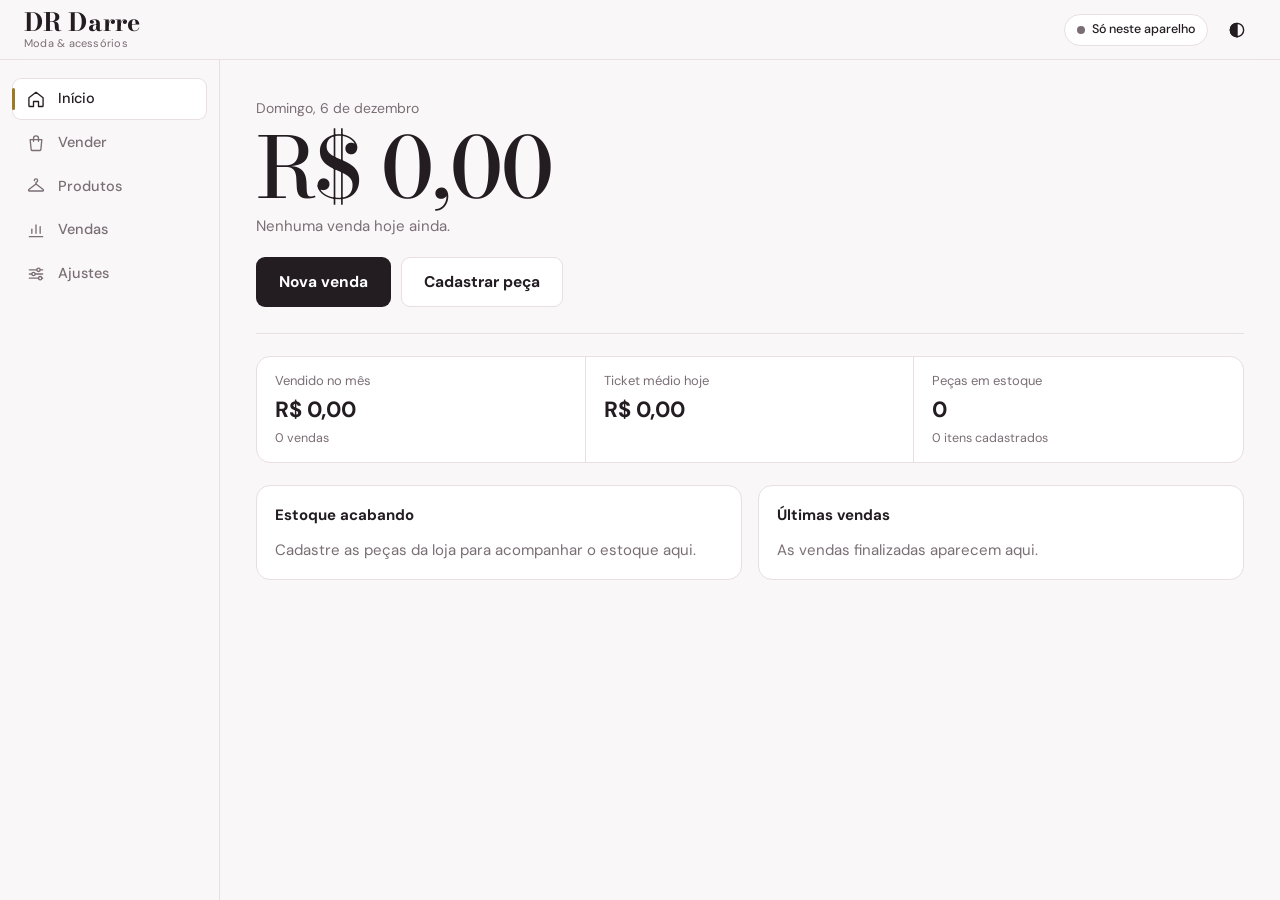
==== index.html @ a78e2537 "Add files via upload" ====
<!DOCTYPE html>
<html lang="pt-BR">
<head>
<meta charset="UTF-8">
<meta name="viewport" content="width=device-width, initial-scale=1, viewport-fit=cover">
<meta name="theme-color" content="#231C21">
<meta name="description" content="Vendas, estoque e etiquetas da loja DR Darre.">
<title>DR Darre – Sistema de vendas</title>
<link rel="manifest" href="manifest.webmanifest">
<link rel="icon" type="image/png" href="icons/favicon-64.png">
<link rel="apple-touch-icon" href="icons/apple-touch-icon.png">
<meta name="apple-mobile-web-app-capable" content="yes">
<meta name="mobile-web-app-capable" content="yes">
<meta name="apple-mobile-web-app-title" content="DR Darre">
<meta name="apple-mobile-web-app-status-bar-style" content="black-translucent">
<link rel="preload" href="fonts/dm-sans-latin-400-normal.woff2" as="font" type="font/woff2" crossorigin>
<link rel="preload" href="fonts/bodoni-moda-latin-500-normal.woff2" as="font" type="font/woff2" crossorigin>
<style id="page-style"></style>
<link rel="stylesheet" href="css/estilo.css">
</head>
<body>

<header class="topbar">
  <a class="brand" href="#inicio"><b id="brand-nome">DR Darre</b><small id="brand-sub">Moda &amp; acessórios</small></a>
  <span class="grow"></span>
  <button class="sync" id="sync-pill" type="button" data-s="local"><i></i><span>Só neste aparelho</span></button>
  <button class="icon-btn" id="btn-tema" type="button" aria-label="Alternar tema claro ou escuro">
    <svg viewBox="0 0 24 24" fill="none" stroke="currentColor" stroke-width="1.7"><circle cx="12" cy="12" r="8"/><path d="M12 4a8 8 0 0 0 0 16z" fill="currentColor"/></svg>
  </button>
</header>

<nav class="nav" id="nav" aria-label="Seções">
  <button data-go="inicio"><svg viewBox="0 0 24 24"><path d="M3.5 10.5 12 4l8.5 6.5V20a1 1 0 0 1-1 1H15v-6H9v6H4.5a1 1 0 0 1-1-1z"/></svg><span>Início</span></button>
  <button data-go="vender"><svg viewBox="0 0 24 24"><path d="M5 8h14l-1.2 12.1a1 1 0 0 1-1 .9H7.2a1 1 0 0 1-1-.9z"/><path d="M9 10V6.5a3 3 0 0 1 6 0V10"/></svg><span>Vender</span></button>
  <button data-go="produtos"><svg viewBox="0 0 24 24"><path d="M10 5.5a2 2 0 1 1 2 2v2"/><path d="M12 9.5 3.4 16.3a1 1 0 0 0 .6 1.7h16a1 1 0 0 0 .6-1.7z"/></svg><span>Produtos</span></button>
  <button data-go="vendas"><svg viewBox="0 0 24 24"><path d="M4 20h16"/><path d="M7 16v-5"/><path d="M12 16V6"/><path d="M17 16v-8"/></svg><span>Vendas</span></button>
  <button data-go="ajustes"><svg viewBox="0 0 24 24"><path d="M4 7h9M17 7h3M4 12h3M11 12h9M4 17h11M19 17h1"/><circle cx="15" cy="7" r="2"/><circle cx="9" cy="12" r="2"/><circle cx="17" cy="17" r="2"/></svg><span>Ajustes</span></button>
</nav>

<main class="shell">
  <section class="view" id="v-inicio"></section>

  <section class="view" id="v-vender" hidden>
    <div class="pdv">
      <div>
        <h1 class="h1">Nova venda</h1>
        <div class="search">
          <svg viewBox="0 0 24 24" fill="none" stroke="currentColor" stroke-width="1.8" stroke-linecap="round"><circle cx="11" cy="11" r="6.5"/><path d="m20 20-4.2-4.2"/></svg>
          <input id="busca" placeholder="Leia a etiqueta ou busque a peça" autocomplete="off" autocapitalize="characters" spellcheck="false" enterkeyhint="done" aria-label="Buscar peça">
          <button class="icon-btn" id="btn-scan" type="button" aria-label="Ler QR code com a câmera" title="Ler com a câmera">
            <svg viewBox="0 0 24 24" fill="none" stroke="currentColor" stroke-width="1.7" stroke-linecap="round"><path d="M4 8V5.5A1.5 1.5 0 0 1 5.5 4H8M16 4h2.5A1.5 1.5 0 0 1 20 5.5V8M20 16v2.5a1.5 1.5 0 0 1-1.5 1.5H16M8 20H5.5A1.5 1.5 0 0 1 4 18.5V16M7 12h10"/></svg>
          </button>
          <div class="sugs" id="sugs" role="listbox" hidden></div>
        </div>
        <div id="cart"></div>
      </div>
      <aside class="panel pdv-side" aria-label="Fechamento da venda">
        <div class="row"><span>Subtotal</span><strong id="t-sub">R$ 0,00</strong></div>
        <div class="row"><span>Desconto</span>
          <div class="descbox"><input id="desc" inputmode="decimal" placeholder="0" aria-label="Desconto">
            <div class="seg" id="desc-tipo"><button type="button" data-v="%" aria-pressed="true">%</button><button type="button" data-v="R$" aria-pressed="false">R$</button></div>
          </div>
        </div>
        <div class="total"><span>Total</span><strong id="t-tot">R$ 0,00</strong></div>
        <span class="lbl">Forma de pagamento</span>
        <div class="chips" id="pgto">
          <button type="button" data-v="Pix" aria-pressed="false">Pix</button>
          <button type="button" data-v="Dinheiro" aria-pressed="false">Dinheiro</button>
          <button type="button" data-v="Débito" aria-pressed="false">Débito</button>
          <button type="button" data-v="Crédito" aria-pressed="false">Crédito</button>
        </div>
        <div id="pg-extra"></div>
        <details class="cli"><summary>Cliente <span class="muted">&nbsp;(opcional)</span></summary>
          <div><input id="cli-nome" list="dl-clientes" placeholder="Nome da cliente" autocomplete="off"><input id="cli-tel" inputmode="tel" placeholder="WhatsApp com DDD" autocomplete="off"></div>
        </details>
        <button class="btn primary lg block" id="btn-fin" type="button">Finalizar venda</button>
        <button class="link" id="btn-limpar" type="button">Limpar venda</button>
        <p class="kbd">F2 abre esta tela · Ctrl + Enter finaliza</p>
      </aside>
    </div>
  </section>

  <section class="view" id="v-produtos" hidden>
    <div class="vhead"><h1 class="h1">Produtos</h1><button class="btn primary" type="button" data-act="nova-peca">Nova peça</button></div>
    <div class="toolbar">
      <input id="p-busca" type="search" placeholder="Buscar por nome, código ou cor" aria-label="Buscar produtos">
      <select id="p-tipo" aria-label="Filtrar por tipo"></select>
      <label class="check"><input type="checkbox" id="p-baixo"> Só estoque baixo</label>
    </div>
    <div class="selbar" id="selbar" hidden><span id="sel-n" class="grow"></span><button class="btn ghost sm" type="button" data-act="sel-etq">Imprimir etiquetas</button><button class="link" type="button" data-act="sel-clear">Limpar</button></div>
    <p class="muted" id="p-resumo" style="font-size:13.5px;margin-bottom:8px"></p>
    <div id="plist"></div>
  </section>

  <section class="view" id="v-vendas" hidden>
    <div class="vhead"><h1 class="h1">Vendas</h1><button class="btn ghost" type="button" data-act="csv-vendas">Exportar planilha</button></div>
    <div class="toolbar">
      <div class="seg" id="per">
        <button type="button" data-v="hoje" aria-pressed="true">Hoje</button>
        <button type="button" data-v="7" aria-pressed="false">7 dias</button>
        <button type="button" data-v="30" aria-pressed="false">30 dias</button>
        <button type="button" data-v="mes" aria-pressed="false">Este mês</button>
        <button type="button" data-v="per" aria-pressed="false">Período</button>
      </div>
      <input type="date" id="per-de" aria-label="De" hidden style="flex:0 1 160px">
      <input type="date" id="per-ate" aria-label="Até" hidden style="flex:0 1 160px">
      <select id="per-forma" aria-label="Forma de pagamento" style="flex:0 1 190px">
        <option value="">Todas as formas</option><option>Pix</option><option>Dinheiro</option><option>Débito</option><option>Crédito</option>
      </select>
    </div>
    <div id="vres"></div>
  </section>

  <section class="view" id="v-ajustes" hidden></section>
</main>

<dialog id="dlg"></dialog>
<dialog id="dlg-confirm"></dialog>
<div id="toasts" popover="manual"></div>
<div id="print"></div>
<datalist id="dl-tipos"></datalist>
<datalist id="dl-cores"></datalist>
<datalist id="dl-clientes"></datalist>

<script src="js/app.js"></script>
</body>
</html>
---- css/estilo.css ----
@font-face{font-family:"Bodoni Moda";font-style:normal;font-weight:500;font-display:swap;src:url("../fonts/bodoni-moda-latin-500-normal.woff2") format("woff2")}
@font-face{font-family:"Bodoni Moda";font-style:normal;font-weight:700;font-display:swap;src:url("../fonts/bodoni-moda-latin-700-normal.woff2") format("woff2")}
@font-face{font-family:"DM Sans";font-style:normal;font-weight:400;font-display:swap;src:url("../fonts/dm-sans-latin-400-normal.woff2") format("woff2")}
@font-face{font-family:"DM Sans";font-style:normal;font-weight:500;font-display:swap;src:url("../fonts/dm-sans-latin-500-normal.woff2") format("woff2")}
@font-face{font-family:"DM Sans";font-style:normal;font-weight:700;font-display:swap;src:url("../fonts/dm-sans-latin-700-normal.woff2") format("woff2")}
:root{
  --bg:#FAF7F8;--surface:#FFFFFF;--surface-2:#F4EEF0;--ink:#231C21;--muted:#7A6E75;--line:#E9DEE2;
  --gold:#9C7A26;--gold-soft:#F4EBD3;--rose-soft:#F7E8ED;
  --ok:#3F7D5C;--ok-soft:#E4F1E9;--bad:#B23A3A;--bad-soft:#F8E3E3;--warn:#9A5F0E;--warn-soft:#FBEFD9;
  --btn:#231C21;--btn-ink:#FFFFFF;
  --serif:"Bodoni Moda",Didot,"Bodoni 72","Bodoni MT","Times New Roman",serif;
  --sans:"DM Sans",system-ui,-apple-system,"Segoe UI",Roboto,Arial,sans-serif;
  --rail:220px;--top:60px;
  color-scheme:light;
}
@media (prefers-color-scheme:dark){:root:not([data-theme="light"]){
  --bg:#161217;--surface:#211B22;--surface-2:#2B232C;--ink:#F2EBEE;--muted:#A99CA4;--line:#3A2F3B;
  --gold:#D8B45A;--gold-soft:#3A301A;--rose-soft:#3A2630;
  --ok:#6FBF8F;--ok-soft:#1E3226;--bad:#E88383;--bad-soft:#3B2020;--warn:#E0A94F;--warn-soft:#3A2C16;
  --btn:#D8B45A;--btn-ink:#1A1418;color-scheme:dark}}
:root[data-theme="dark"]{
  --bg:#161217;--surface:#211B22;--surface-2:#2B232C;--ink:#F2EBEE;--muted:#A99CA4;--line:#3A2F3B;
  --gold:#D8B45A;--gold-soft:#3A301A;--rose-soft:#3A2630;
  --ok:#6FBF8F;--ok-soft:#1E3226;--bad:#E88383;--bad-soft:#3B2020;--warn:#E0A94F;--warn-soft:#3A2C16;
  --btn:#D8B45A;--btn-ink:#1A1418;color-scheme:dark}

*{box-sizing:border-box;margin:0;padding:0}
html{scroll-padding-top:calc(var(--top) + env(safe-area-inset-top,0px))}
body{font:15px/1.5 var(--sans);background:var(--bg);color:var(--ink);-webkit-font-smoothing:antialiased;min-height:100vh;
  padding-bottom:calc(72px + env(safe-area-inset-bottom,0px))}
button,input,select,textarea{font:inherit;color:inherit}
button{cursor:pointer;background:none;border:0}
a{color:inherit}
:focus-visible{outline:2px solid var(--gold);outline-offset:2px}
[hidden]{display:none!important}
.grow{flex:1}
.muted{color:var(--muted)}
.num{font-variant-numeric:tabular-nums}

/* ---------- topo e navegação ---------- */
.topbar{position:sticky;top:0;z-index:40;display:flex;align-items:center;gap:10px;height:calc(var(--top) + env(safe-area-inset-top,0px));
  padding:env(safe-area-inset-top,0px) 16px 0;background:color-mix(in srgb,var(--bg) 90%,transparent);backdrop-filter:blur(12px);-webkit-backdrop-filter:blur(12px);border-bottom:1px solid var(--line)}
.brand{text-decoration:none;display:flex;flex-direction:column;line-height:1}
.brand b{font-family:var(--serif);font-size:25px;font-weight:700;letter-spacing:.005em}
.brand small{font-size:11px;color:var(--muted);margin-top:3px;letter-spacing:.02em}
.sync{display:inline-flex;align-items:center;gap:7px;height:32px;padding:0 12px;border:1px solid var(--line);border-radius:999px;font-size:12.5px;font-weight:500;background:var(--surface);white-space:nowrap;max-width:48vw;overflow:hidden;text-overflow:ellipsis}
.sync i{width:8px;height:8px;border-radius:50%;background:var(--muted);flex:none}
.sync[data-s="ok"] i{background:var(--ok)}
.sync[data-s="sync"] i{background:var(--gold);animation:pulse 1s infinite}
.sync[data-s="offline"] i,.sync[data-s="pend"] i{background:var(--warn)}
.sync[data-s="erro"] i,.sync[data-s="login"] i{background:var(--bad)}
@keyframes pulse{50%{opacity:.25}}
@media (prefers-reduced-motion:reduce){.sync[data-s="sync"] i{animation:none}}
.icon-btn{display:inline-grid;place-items:center;width:38px;height:38px;border-radius:10px;color:var(--ink);flex:none}
.icon-btn:hover{background:var(--surface-2)}
.icon-btn svg{width:20px;height:20px}

.nav{position:fixed;left:0;right:0;bottom:0;z-index:35;display:grid;grid-template-columns:repeat(5,1fr);background:var(--surface);border-top:1px solid var(--line);padding-bottom:env(safe-area-inset-bottom,0px)}
.nav button{position:relative;display:flex;flex-direction:column;align-items:center;gap:2px;padding:9px 0 8px;font-size:11.5px;font-weight:500;color:var(--muted)}
.nav svg{width:23px;height:23px;fill:none;stroke:currentColor;stroke-width:1.6;stroke-linecap:round;stroke-linejoin:round}
.nav button[aria-current="page"]{color:var(--ink)}
.nav button[aria-current="page"]::before{content:"";position:absolute;top:-1px;left:30%;right:30%;height:2px;background:var(--gold);border-radius:2px}
.shell{max-width:1240px;margin:0 auto;padding:20px 16px 32px}
@media (min-width:900px){
  body{padding-bottom:0}
  .nav{top:calc(var(--top) + env(safe-area-inset-top,0px));bottom:0;right:auto;width:var(--rail);grid-template-columns:1fr;grid-auto-rows:min-content;gap:2px;border-top:0;border-right:1px solid var(--line);padding:18px 12px;background:var(--bg)}
  .nav button{flex-direction:row;gap:12px;padding:10px 14px;border-radius:9px;font-size:14.5px}
  .nav button:hover{background:var(--surface-2)}
  .nav button[aria-current="page"]{background:var(--surface);box-shadow:inset 0 0 0 1px var(--line)}
  .nav button[aria-current="page"]::before{top:10px;bottom:10px;left:0;right:auto;width:3px;height:auto}
  .nav svg{width:20px;height:20px}
  .shell{margin-left:var(--rail);padding:28px 36px 48px}
  .topbar{padding-left:24px;padding-right:24px}
}

/* ---------- blocos comuns ---------- */
.h1{font-family:var(--serif);font-weight:500;font-size:clamp(28px,4vw,38px);line-height:1.1;letter-spacing:-.005em}
h2{font-size:15px;font-weight:700;margin-bottom:12px}
.vhead{display:flex;align-items:center;gap:12px;flex-wrap:wrap;margin-bottom:18px}
.vhead .h1{flex:1}
.panel{background:var(--surface);border:1px solid var(--line);border-radius:14px;padding:18px}
.btn{display:inline-flex;align-items:center;justify-content:center;gap:8px;height:42px;padding:0 18px;border-radius:9px;font-weight:600;font-size:14.5px;text-decoration:none;white-space:nowrap;border:1px solid transparent;transition:background .15s,transform .05s}
.btn:active{transform:translateY(1px)}
.btn.primary{background:var(--btn);color:var(--btn-ink)}
.btn.primary:hover{filter:brightness(1.12)}
.btn.ghost{border-color:var(--line);background:var(--surface)}
.btn.ghost:hover{background:var(--surface-2)}
.btn.danger{background:var(--bad-soft);color:var(--bad)}
.btn.lg{height:50px;font-size:15.5px;padding:0 22px}
.btn.sm{height:34px;padding:0 12px;font-size:13.5px}
.btn.block{width:100%}
.btn:disabled{opacity:.5;cursor:not-allowed}
.link{color:var(--muted);text-decoration:underline;text-underline-offset:3px;font-size:13.5px;padding:6px 2px}
.link:hover{color:var(--ink)}
input,select,textarea{width:100%;height:44px;padding:0 12px;border:1px solid var(--line);border-radius:8px;background:var(--surface);outline:none;min-width:0}
textarea{height:auto;padding:10px 12px;resize:vertical;line-height:1.45}
input:focus,select:focus,textarea:focus{border-color:var(--gold);box-shadow:0 0 0 3px var(--gold-soft)}
label{display:flex;flex-direction:column;gap:5px;font-size:13px;font-weight:500;color:var(--muted)}
label em{font-style:normal;font-weight:400;opacity:.8}
label>input,label>select,label>textarea{color:var(--ink);font-size:15px;font-weight:400}
.fgrid{display:grid;grid-template-columns:repeat(auto-fill,minmax(180px,1fr));gap:12px}
.fgrid .span2{grid-column:span 2}
@media (max-width:520px){.fgrid{grid-template-columns:1fr 1fr}.fgrid .span2{grid-column:1/-1}}
.seg{display:inline-flex;background:var(--surface-2);border-radius:9px;padding:3px;gap:2px;flex-wrap:wrap}
.seg button{height:34px;padding:0 13px;border-radius:7px;font-size:13.5px;font-weight:500;color:var(--muted)}
.seg button[aria-pressed="true"]{background:var(--surface);color:var(--ink);box-shadow:0 1px 2px rgba(35,28,33,.12)}
.toolbar{display:flex;gap:10px;flex-wrap:wrap;align-items:center;margin-bottom:14px}
.toolbar>input[type="search"]{flex:1 1 240px}
.toolbar>select{flex:0 1 190px}
.check{flex-direction:row;align-items:center;gap:8px;font-size:14px;color:var(--ink);height:44px;padding:0 12px;border:1px solid var(--line);border-radius:8px;background:var(--surface);cursor:pointer;white-space:nowrap}
.check input{width:17px;height:17px;accent-color:var(--gold)}
.empty{padding:36px 16px;text-align:center;color:var(--muted)}
.empty strong{display:block;color:var(--ink);font-size:16px;margin-bottom:4px}
.meta{display:flex;flex-wrap:wrap;gap:4px 10px;font-size:13px;color:var(--muted)}
.code{font-variant-numeric:tabular-nums;letter-spacing:.02em}
.tag{display:inline-block;padding:1px 8px;border-radius:999px;font-size:12px;font-weight:600;background:var(--surface-2);color:var(--muted)}
.tag.bad{background:var(--bad-soft);color:var(--bad)}
.tag.warn{background:var(--warn-soft);color:var(--warn)}
.tag.ok{background:var(--ok-soft);color:var(--ok)}

/* ---------- início ---------- */
.hero{padding:10px 0 26px;border-bottom:1px solid var(--line);margin-bottom:22px}
.hero-date{color:var(--muted);font-size:14px}
.hero-num{font-family:var(--serif);font-weight:500;font-size:clamp(46px,10vw,84px);line-height:1.02;letter-spacing:-.02em;margin:6px 0 4px;font-variant-numeric:lining-nums}
.hero-cap{color:var(--muted);font-size:15px}
.hero-actions{display:flex;gap:10px;flex-wrap:wrap;margin-top:20px}
.stats{display:grid;grid-template-columns:repeat(auto-fit,minmax(170px,1fr));gap:0;margin-bottom:22px;border:1px solid var(--line);border-radius:14px;background:var(--surface);overflow:hidden}
.stats>div{padding:14px 18px;border-right:1px solid var(--line)}
.stats>div:last-child{border-right:0}
.stats span{display:block;font-size:13px;color:var(--muted)}
.stats strong{display:block;font-size:22px;font-weight:700;font-variant-numeric:tabular-nums;margin-top:2px}
.stats small{color:var(--muted);font-size:12.5px}
@media (max-width:560px){.stats>div{border-right:0;border-bottom:1px solid var(--line)}.stats>div:last-child{border-bottom:0}}
.two{display:grid;grid-template-columns:repeat(auto-fit,minmax(320px,1fr));gap:16px}
.mini{list-style:none}
.mini li{display:flex;align-items:center;gap:12px;padding:10px 0;border-top:1px solid var(--line)}
.mini li:first-child{border-top:0;padding-top:0}
.mini .grow{min-width:0}
.mini .grow strong{display:block;font-weight:600;overflow:hidden;text-overflow:ellipsis;white-space:nowrap}
.mini button.grow{text-align:left}

/* ---------- vender ---------- */
.pdv{display:grid;grid-template-columns:minmax(0,1fr) 380px;gap:22px;align-items:start}
@media (max-width:980px){.pdv{grid-template-columns:1fr}}
.search{position:relative;display:flex;align-items:center;gap:6px;margin:16px 0 14px;background:var(--surface);border:1px solid var(--line);border-radius:12px;padding:0 6px 0 14px}
.search:focus-within{border-color:var(--gold);box-shadow:0 0 0 3px var(--gold-soft)}
.search>svg{width:20px;height:20px;flex:none;color:var(--muted)}
.search input{border:0;box-shadow:none!important;height:56px;font-size:17px;padding:0 6px;background:transparent}
.sugs{position:absolute;left:-1px;right:-1px;top:calc(100% + 6px);z-index:30;background:var(--surface);border:1px solid var(--line);border-radius:12px;box-shadow:0 12px 32px rgba(35,28,33,.16);overflow:hidden;max-height:60vh;overflow-y:auto}
.sug{display:grid;grid-template-columns:1fr auto;gap:2px 12px;width:100%;text-align:left;padding:11px 14px;border-top:1px solid var(--line)}
.sug:first-child{border-top:0}
.sug[aria-selected="true"],.sug:hover{background:var(--surface-2)}
.sug.zero{opacity:.55}
.sug strong{font-weight:600}
.sug .r{text-align:right;font-variant-numeric:tabular-nums}
.cart{list-style:none;background:var(--surface);border:1px solid var(--line);border-radius:14px;overflow:hidden}
.cart li{display:grid;grid-template-columns:minmax(0,1fr) auto auto 34px;gap:12px;align-items:center;padding:14px 12px 14px 16px;border-top:1px solid var(--line)}
.cart li:first-child{border-top:0}
.cart li strong{font-weight:600}
.ci-price{font-variant-numeric:tabular-nums;font-weight:700;min-width:84px;text-align:right}
.step{display:inline-flex;align-items:center;border:1px solid var(--line);border-radius:9px;overflow:hidden}
.step button{width:34px;height:34px;font-size:18px;line-height:1}
.step button:hover{background:var(--surface-2)}
.step span{min-width:26px;text-align:center;font-weight:600;font-variant-numeric:tabular-nums}
@media (max-width:520px){.cart li{grid-template-columns:minmax(0,1fr) auto 34px;grid-template-areas:"i i x" "s p p"}.cart li .ci-info{grid-area:i}.cart li .step{grid-area:s;justify-self:start}.cart li .ci-price{grid-area:p}.cart li .x{grid-area:x}}
.cart-empty{border:1.5px dashed var(--line);border-radius:14px}
.pdv-side{position:sticky;top:calc(var(--top) + 20px);display:flex;flex-direction:column;gap:12px}
.pdv-side .row{display:flex;justify-content:space-between;align-items:center;gap:10px}
.pdv-side .row strong{font-variant-numeric:tabular-nums}
.descbox{display:flex;gap:6px;align-items:center}
.descbox input{width:92px}
.descbox .seg{flex-wrap:nowrap}
.descbox input{height:38px;text-align:right}
.descbox .seg button{height:32px;padding:0 10px}
.total{display:flex;justify-content:space-between;align-items:baseline;padding:12px 0 6px;border-top:1px solid var(--line)}
.total span{font-weight:600}
.total strong{font-family:var(--serif);font-weight:500;font-size:40px;line-height:1;font-variant-numeric:lining-nums;letter-spacing:-.01em}
.lbl{font-size:13px;font-weight:600;color:var(--muted)}
.chips{display:grid;grid-template-columns:repeat(4,1fr);gap:6px}
.chips button{height:44px;border:1px solid var(--line);border-radius:9px;font-weight:600;font-size:14px;background:var(--surface)}
.chips button[aria-pressed="true"]{background:var(--ink);color:var(--bg);border-color:var(--ink)}
.troco{display:flex;justify-content:space-between;font-weight:600;padding:2px 2px 0}
.troco.bad{color:var(--bad)}
details.cli{border:1px solid var(--line);border-radius:9px;padding:0 12px}
details.cli summary{cursor:pointer;height:42px;display:flex;align-items:center;font-size:14px;font-weight:500;list-style:none}
details.cli summary::after{content:"+";margin-left:auto;color:var(--muted);font-size:18px}
details.cli[open] summary::after{content:"−"}
details.cli div{display:grid;gap:8px;padding-bottom:12px}
.kbd{font-size:12px;color:var(--muted);text-align:center}
@media (pointer:coarse){.kbd{display:none}}
@media (display-mode:standalone){.topbar{-webkit-user-select:none;user-select:none}}

/* ---------- produtos ---------- */
.plist{background:var(--surface);border:1px solid var(--line);border-radius:14px;overflow:hidden}
.phead,.prow{display:grid;grid-template-columns:28px minmax(0,1fr) 110px 80px 40px;gap:12px;align-items:center;padding:10px 12px 10px 16px}
.phead{font-size:12.5px;color:var(--muted);font-weight:600;background:var(--surface-2)}
.prow{border-top:1px solid var(--line)}
.prow input[type="checkbox"]{width:18px;height:18px;accent-color:var(--gold)}
.pinfo{text-align:left;min-width:0;padding:2px 0}
.pinfo strong{display:block;font-weight:600;overflow:hidden;text-overflow:ellipsis;white-space:nowrap}
.pinfo:hover strong{text-decoration:underline;text-underline-offset:3px}
.pprice,.pqtd{text-align:right;font-variant-numeric:tabular-nums}
.pqtd{font-weight:700}
.pqtd small{font-weight:400;color:var(--muted)}
.prow.low .pqtd{color:var(--warn)}
.prow.zero .pqtd{color:var(--bad)}
@media (max-width:620px){.phead{display:none}.prow{grid-template-columns:24px minmax(0,1fr) auto 36px;grid-template-areas:"c i q e" "c p p e"}.prow>input{grid-area:c}.prow .pinfo{grid-area:i}.prow .pprice{grid-area:p;text-align:left;font-size:14px;color:var(--muted)}.prow .pqtd{grid-area:q}.prow .icon-btn{grid-area:e}}
.selbar{position:sticky;top:calc(var(--top) + 8px);z-index:20;display:flex;align-items:center;gap:12px;flex-wrap:wrap;padding:8px 8px 8px 16px;margin-bottom:12px;background:var(--ink);color:var(--bg);border-radius:12px}
.selbar .btn.ghost{background:transparent;color:var(--bg);border-color:color-mix(in srgb,var(--bg) 40%,transparent)}
.selbar .link{color:var(--bg);opacity:.8}
.grade{border:1px solid var(--line);border-radius:10px;padding:12px;margin-top:14px}
.grade legend{padding:0 6px;font-size:13px;font-weight:600;color:var(--muted)}
.grade-cells{display:grid;grid-template-columns:repeat(auto-fill,minmax(74px,1fr));gap:8px}
.gcell{align-items:center;gap:4px}
.gcell span{font-weight:700;color:var(--ink);font-size:14px}
.gcell input{text-align:center}

/* ---------- vendas ---------- */
.kpis{display:grid;grid-template-columns:repeat(auto-fit,minmax(150px,1fr));gap:12px;margin-bottom:16px}
.kpi{padding:14px 16px;border-radius:12px;background:var(--surface);border:1px solid var(--line)}
.kpi span{display:block;font-size:13px;color:var(--muted)}
.kpi strong{display:block;font-size:21px;font-weight:700;font-variant-numeric:tabular-nums;margin-top:2px}
.kpi.main{grid-column:span 2;background:var(--ink);color:var(--bg);border-color:var(--ink)}
.kpi.main span{color:color-mix(in srgb,var(--bg) 70%,transparent)}
.kpi.main strong{font-family:var(--serif);font-weight:500;font-size:38px;line-height:1.1}
@media (max-width:420px){.kpi.main{grid-column:1/-1}}
.charts{display:grid;grid-template-columns:minmax(0,1.6fr) minmax(0,1fr);gap:16px;margin-bottom:16px}
@media (max-width:900px){.charts{grid-template-columns:1fr}}
.bars{display:flex;align-items:flex-end;gap:3px;height:170px;padding-top:10px;overflow-x:auto}
.bar{flex:1 0 12px;display:flex;flex-direction:column;align-items:center;justify-content:flex-end;height:100%;gap:4px;min-width:12px}
.bar i{display:block;width:100%;max-width:34px;background:var(--gold);border-radius:4px 4px 1px 1px;min-height:2px}
.bar.zero i{background:var(--line)}
.bar small{font-size:10.5px;color:var(--muted);font-variant-numeric:tabular-nums}
.hbars{list-style:none;display:grid;gap:10px}
.hbars li{display:grid;grid-template-columns:1fr auto;gap:4px 10px;font-size:14px}
.hbars li b{font-variant-numeric:tabular-nums}
.hbars li div{grid-column:1/-1;height:8px;background:var(--surface-2);border-radius:4px;overflow:hidden}
.hbars li div i{display:block;height:100%;background:var(--ink);border-radius:4px}
.vlist{background:var(--surface);border:1px solid var(--line);border-radius:14px;overflow:hidden}
.vrow{display:grid;grid-template-columns:minmax(0,1fr) auto auto;gap:14px;align-items:center;width:100%;text-align:left;padding:12px 16px;border-top:1px solid var(--line)}
.vrow:first-child{border-top:0}
.vrow:hover{background:var(--surface-2)}
.vrow strong{font-weight:600}
.vrow .vt{font-weight:700;font-variant-numeric:tabular-nums;text-align:right;min-width:92px}
.vrow.cancel .vt{text-decoration:line-through;color:var(--muted)}
@media (max-width:560px){.vrow{grid-template-columns:minmax(0,1fr) auto;grid-template-areas:"i t" "i g";gap:4px 12px}.vrow>span:first-child{grid-area:i}.vrow>span:nth-child(2){grid-area:g;justify-self:end}.vrow .vt{grid-area:t;min-width:0}}

/* ---------- ajustes ---------- */
.aj-grid{display:grid;grid-template-columns:repeat(auto-fit,minmax(340px,1fr));gap:16px;align-items:start;margin-top:18px}
.aj-grid .wide{grid-column:1/-1}
.aj-grid p{color:var(--muted);font-size:14px;margin-bottom:12px}
.btns{display:flex;gap:8px;flex-wrap:wrap;margin-top:14px}
.cloud-state{display:flex;gap:12px;align-items:flex-start;padding:12px 14px;border-radius:10px;background:var(--surface-2);margin-bottom:14px}
.cloud-state.ok{background:var(--ok-soft)}
.cloud-state.bad{background:var(--bad-soft)}
.cloud-state b{display:block}
.cloud-state small{color:var(--muted)}
.steps{margin:6px 0 12px 20px;color:var(--ink);font-size:14px;display:grid;gap:6px}
details.how{margin-top:16px;border-top:1px solid var(--line);padding-top:12px}
details.how summary{cursor:pointer;font-weight:600;font-size:14px}
.sql{font:12px/1.5 ui-monospace,SFMono-Regular,Menlo,Consolas,monospace;height:180px;white-space:pre;overflow:auto}

/* ---------- diálogos, avisos ---------- */
dialog{border:0;padding:0;background:transparent;color:var(--ink);max-width:min(640px,calc(100vw - 20px));width:100%;margin:auto}
dialog::backdrop{background:rgba(22,18,23,.55);backdrop-filter:blur(2px)}
.dlg-body{background:var(--surface);border-radius:16px;padding:20px;max-height:calc(100dvh - 30px);overflow-y:auto;box-shadow:0 24px 60px rgba(0,0,0,.3)}
.dlg-body.sm{max-width:420px;margin:0 auto}
.dlg-body>header{display:flex;align-items:center;gap:10px;margin-bottom:16px}
.dlg-body>header h2{flex:1;margin:0;font-family:var(--serif);font-weight:500;font-size:26px}
.dlg-foot{display:flex;gap:8px;flex-wrap:wrap;align-items:center;margin-top:18px;padding-top:14px;border-top:1px solid var(--line)}
.x{font-size:24px;line-height:1;width:38px;height:38px;border-radius:10px;color:var(--muted)}
.x:hover{background:var(--surface-2);color:var(--ink)}
#toasts{position:fixed;inset:auto 0 calc(84px + env(safe-area-inset-bottom,0px)) 0;margin:0 auto;width:min(460px,calc(100vw - 24px));display:flex;flex-direction:column;gap:8px;z-index:100;border:0;padding:0;background:transparent;overflow:visible;pointer-events:none;height:auto}
@media (min-width:900px){#toasts{bottom:24px;left:var(--rail)}}
.toast{pointer-events:auto;display:flex;align-items:center;gap:12px;padding:12px 14px 12px 16px;border-radius:11px;background:var(--ink);color:var(--bg);font-size:14.5px;box-shadow:0 10px 30px rgba(0,0,0,.25);transition:opacity .3s,transform .3s}
.toast span{flex:1}
.toast.ok{border-left:4px solid var(--ok)}
.toast.bad{border-left:4px solid var(--bad)}
.toast.warn{border-left:4px solid var(--warn)}
.toast button{font-weight:700;color:var(--gold);white-space:nowrap}
.toast.out{opacity:0;transform:translateY(8px)}
.scan video{width:100%;border-radius:12px;background:#000;aspect-ratio:4/3;object-fit:cover}

/* recibo (tela e impressão) */
.rec{max-width:340px;margin:0 auto;font-size:14px}
.rec-brand{font-family:var(--serif);font-size:28px;font-weight:700;text-align:center;line-height:1.1}
.rec-sub{text-align:center;color:var(--muted);font-size:12px}
.rec-meta{text-align:center;color:var(--muted);font-size:13px;margin:10px 0 12px}
.rec-items{width:100%;border-collapse:collapse;border-top:1px dashed var(--line);border-bottom:1px dashed var(--line)}
.rec-items td{padding:7px 0;vertical-align:top}
.rec-items td:last-child{text-align:right;white-space:nowrap;font-variant-numeric:tabular-nums;padding-left:10px}
.rec-items small{color:var(--muted)}
.rec-tot{padding-top:8px;display:grid;gap:3px}
.rec-tot div{display:flex;justify-content:space-between;font-variant-numeric:tabular-nums}
.rec-tot .big{font-size:19px;font-weight:700;padding:4px 0}
.rec-cancel{margin-top:10px;text-align:center;font-weight:700;color:var(--bad)}
.rec-foot{text-align:center;color:var(--muted);font-size:12.5px;margin-top:12px}

/* ---------- impressão ---------- */
#print{display:none}
@media print{
  body{background:#fff!important;color:#000!important;padding:0!important}
  body>*:not(#print){display:none!important}
  #print{display:block}
  #print .rec{max-width:none;font-size:12px;color:#000}
  #print .rec-sub,#print .rec-meta,#print .rec-foot,#print .rec-items small{color:#000}
  .etqs.a4{display:grid;grid-template-columns:repeat(3,62mm);gap:3mm 4mm}
  .etq{width:62mm;height:32mm;border:.2mm dashed #999;display:flex;align-items:center;gap:2mm;padding:2mm;overflow:hidden;break-inside:avoid;font-family:Arial,sans-serif;color:#000}
  .etqs.rolo .etq{width:50mm;height:30mm;border:0;break-after:page;padding:1.5mm}
  .etq img{width:24mm;height:24mm;flex:none}
  .etqs.rolo .etq img{width:22mm;height:22mm}
  .etq div{display:flex;flex-direction:column;min-width:0;line-height:1.15;font-size:7.5pt}
  .etq .eb{font-family:var(--serif);font-size:9pt;font-weight:700}
  .etq .ep{font-size:12pt;font-weight:700;margin-top:1mm}
  .etq .ec{font-size:6.5pt;letter-spacing:.02em}
  .etq .noqr{width:24mm;height:24mm;border:.3mm solid #000;display:grid;place-items:center;font-size:7pt;text-align:center}
}
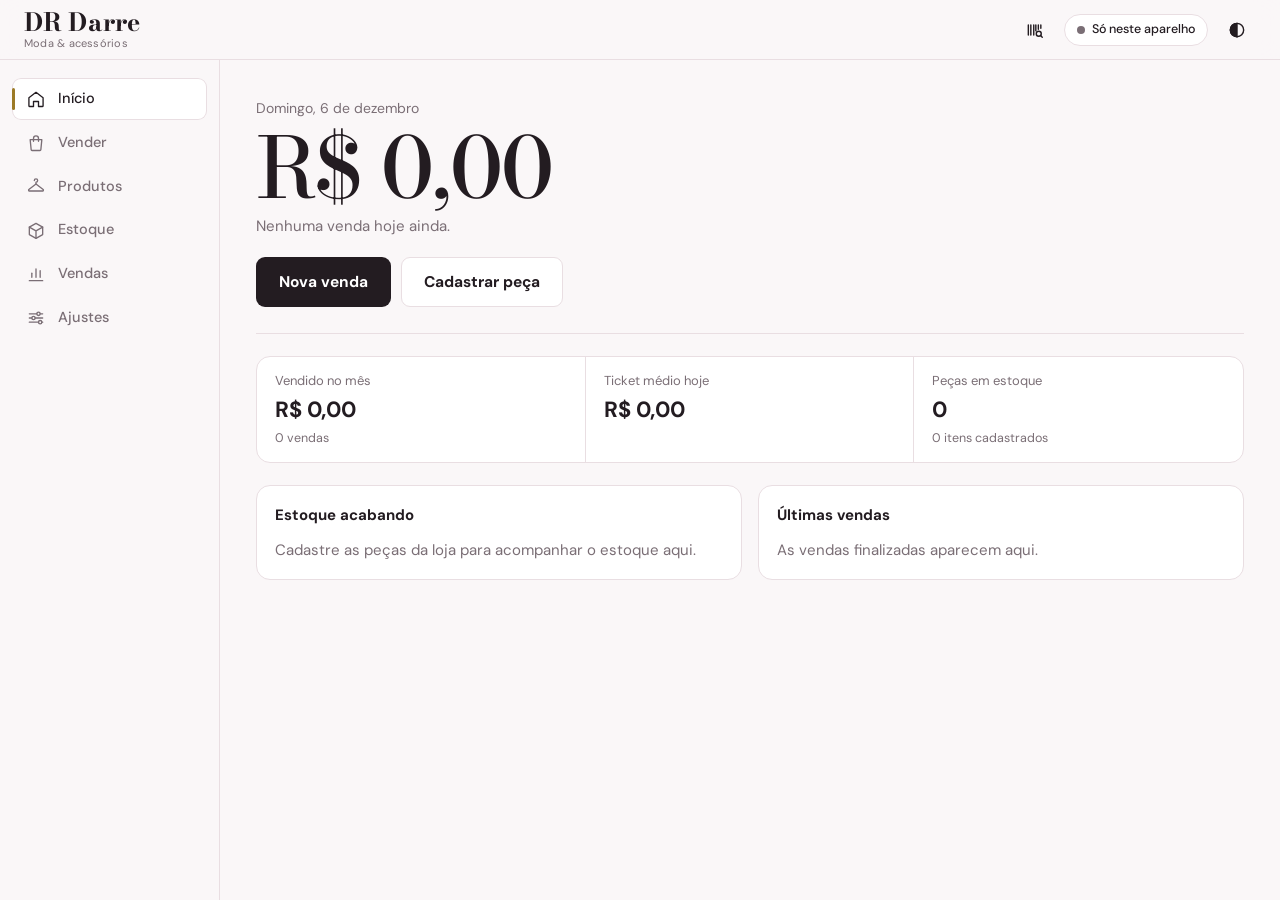
==== commit 56504c71: "Add files via upload" ====
--- a/index.html
+++ b/index.html
@@ -23,6 +23,9 @@
 <header class="topbar">
   <a class="brand" href="#inicio"><b id="brand-nome">DR Darre</b><small id="brand-sub">Moda &amp; acessórios</small></a>
   <span class="grow"></span>
+  <button class="icon-btn" id="btn-consulta" type="button" aria-label="Consultar peça pelo código" title="Consultar peça (F3)">
+    <svg viewBox="0 0 24 24" fill="none" stroke="currentColor" stroke-width="1.7" stroke-linecap="round"><path d="M4 6v12M7 6v12M10.5 6v12M13 6v7M16 6v5M19 6v4"/><circle cx="16.5" cy="16.5" r="3"/><path d="m18.7 18.7 2 2"/></svg>
+  </button>
   <button class="sync" id="sync-pill" type="button" data-s="local"><i></i><span>Só neste aparelho</span></button>
   <button class="icon-btn" id="btn-tema" type="button" aria-label="Alternar tema claro ou escuro">
     <svg viewBox="0 0 24 24" fill="none" stroke="currentColor" stroke-width="1.7"><circle cx="12" cy="12" r="8"/><path d="M12 4a8 8 0 0 0 0 16z" fill="currentColor"/></svg>
@@ -33,6 +36,7 @@
   <button data-go="inicio"><svg viewBox="0 0 24 24"><path d="M3.5 10.5 12 4l8.5 6.5V20a1 1 0 0 1-1 1H15v-6H9v6H4.5a1 1 0 0 1-1-1z"/></svg><span>Início</span></button>
   <button data-go="vender"><svg viewBox="0 0 24 24"><path d="M5 8h14l-1.2 12.1a1 1 0 0 1-1 .9H7.2a1 1 0 0 1-1-.9z"/><path d="M9 10V6.5a3 3 0 0 1 6 0V10"/></svg><span>Vender</span></button>
   <button data-go="produtos"><svg viewBox="0 0 24 24"><path d="M10 5.5a2 2 0 1 1 2 2v2"/><path d="M12 9.5 3.4 16.3a1 1 0 0 0 .6 1.7h16a1 1 0 0 0 .6-1.7z"/></svg><span>Produtos</span></button>
+  <button data-go="estoque"><svg viewBox="0 0 24 24"><path d="M4 8.5 12 4l8 4.5v9L12 22l-8-4.5z"/><path d="M4 8.5 12 13l8-4.5M12 13v9"/></svg><span>Estoque</span></button>
   <button data-go="vendas"><svg viewBox="0 0 24 24"><path d="M4 20h16"/><path d="M7 16v-5"/><path d="M12 16V6"/><path d="M17 16v-8"/></svg><span>Vendas</span></button>
   <button data-go="ajustes"><svg viewBox="0 0 24 24"><path d="M4 7h9M17 7h3M4 12h3M11 12h9M4 17h11M19 17h1"/><circle cx="15" cy="7" r="2"/><circle cx="9" cy="12" r="2"/><circle cx="17" cy="17" r="2"/></svg><span>Ajustes</span></button>
 </nav>
@@ -46,8 +50,8 @@
         <h1 class="h1">Nova venda</h1>
         <div class="search">
           <svg viewBox="0 0 24 24" fill="none" stroke="currentColor" stroke-width="1.8" stroke-linecap="round"><circle cx="11" cy="11" r="6.5"/><path d="m20 20-4.2-4.2"/></svg>
-          <input id="busca" placeholder="Leia a etiqueta ou busque a peça" autocomplete="off" autocapitalize="characters" spellcheck="false" enterkeyhint="done" aria-label="Buscar peça">
-          <button class="icon-btn" id="btn-scan" type="button" aria-label="Ler QR code com a câmera" title="Ler com a câmera">
+          <input id="busca" placeholder="Leia o código de barras ou busque a peça" autocomplete="off" autocapitalize="characters" spellcheck="false" enterkeyhint="done" aria-label="Buscar peça">
+          <button class="icon-btn" id="btn-scan" type="button" aria-label="Ler etiqueta com a câmera" title="Ler com a câmera">
             <svg viewBox="0 0 24 24" fill="none" stroke="currentColor" stroke-width="1.7" stroke-linecap="round"><path d="M4 8V5.5A1.5 1.5 0 0 1 5.5 4H8M16 4h2.5A1.5 1.5 0 0 1 20 5.5V8M20 16v2.5a1.5 1.5 0 0 1-1.5 1.5H16M8 20H5.5A1.5 1.5 0 0 1 4 18.5V16M7 12h10"/></svg>
           </button>
           <div class="sugs" id="sugs" role="listbox" hidden></div>
@@ -70,6 +74,9 @@
           <button type="button" data-v="Crédito" aria-pressed="false">Crédito</button>
         </div>
         <div id="pg-extra"></div>
+        <span class="lbl">Vendedora</span>
+        <div class="chips vend" id="vend"></div>
+        <input id="vend-outro" placeholder="Nome de quem vendeu" autocomplete="off" hidden aria-label="Nome de quem vendeu">
         <details class="cli"><summary>Cliente <span class="muted">&nbsp;(opcional)</span></summary>
           <div><input id="cli-nome" list="dl-clientes" placeholder="Nome da cliente" autocomplete="off"><input id="cli-tel" inputmode="tel" placeholder="WhatsApp com DDD" autocomplete="off"></div>
         </details>
@@ -92,6 +99,36 @@
     <div id="plist"></div>
   </section>
 
+  <section class="view" id="v-estoque" hidden>
+    <div class="vhead"><h1 class="h1">Estoque</h1><button class="btn ghost" type="button" data-act="csv-mov">Exportar movimentações</button></div>
+    <div class="consulta panel">
+      <label for="cons-busca">Consultar peça</label>
+      <div class="search">
+        <svg viewBox="0 0 24 24" fill="none" stroke="currentColor" stroke-width="1.8" stroke-linecap="round"><circle cx="11" cy="11" r="6.5"/><path d="m20 20-4.2-4.2"/></svg>
+        <input id="cons-busca" placeholder="Digite o código ou leia o código de barras" autocomplete="off" autocapitalize="characters" spellcheck="false" enterkeyhint="search">
+        <button class="icon-btn" id="btn-scan-cons" type="button" aria-label="Ler etiqueta com a câmera" title="Ler com a câmera">
+          <svg viewBox="0 0 24 24" fill="none" stroke="currentColor" stroke-width="1.7" stroke-linecap="round"><path d="M4 8V5.5A1.5 1.5 0 0 1 5.5 4H8M16 4h2.5A1.5 1.5 0 0 1 20 5.5V8M20 16v2.5a1.5 1.5 0 0 1-1.5 1.5H16M8 20H5.5A1.5 1.5 0 0 1 4 18.5V16M7 12h10"/></svg>
+        </button>
+      </div>
+      <div id="cons-res"></div>
+    </div>
+    <div class="toolbar">
+      <div class="seg" id="m-per">
+        <button type="button" data-v="hoje" aria-pressed="false">Hoje</button>
+        <button type="button" data-v="7" aria-pressed="false">7 dias</button>
+        <button type="button" data-v="30" aria-pressed="true">30 dias</button>
+        <button type="button" data-v="mes" aria-pressed="false">Este mês</button>
+        <button type="button" data-v="per" aria-pressed="false">Período</button>
+      </div>
+      <input type="date" id="m-de" aria-label="De" hidden style="flex:0 1 160px">
+      <input type="date" id="m-ate" aria-label="Até" hidden style="flex:0 1 160px">
+      <select id="m-tipo" aria-label="Tipo de movimentação" style="flex:0 1 200px">
+        <option value="">Entradas e saídas</option><option value="e">Só entradas</option><option value="s">Só saídas</option><option value="devolucao">Só devoluções</option>
+      </select>
+    </div>
+    <div id="mres"></div>
+  </section>
+
   <section class="view" id="v-vendas" hidden>
     <div class="vhead"><h1 class="h1">Vendas</h1><button class="btn ghost" type="button" data-act="csv-vendas">Exportar planilha</button></div>
     <div class="toolbar">
@@ -107,6 +144,7 @@
       <select id="per-forma" aria-label="Forma de pagamento" style="flex:0 1 190px">
         <option value="">Todas as formas</option><option>Pix</option><option>Dinheiro</option><option>Débito</option><option>Crédito</option>
       </select>
+      <select id="per-vend" aria-label="Vendedora" style="flex:0 1 190px"><option value="">Todas as vendedoras</option></select>
     </div>
     <div id="vres"></div>
   </section>
--- a/css/estilo.css
+++ b/css/estilo.css
@@ -40,10 +40,10 @@
 /* ---------- topo e navegação ---------- */
 .topbar{position:sticky;top:0;z-index:40;display:flex;align-items:center;gap:10px;height:calc(var(--top) + env(safe-area-inset-top,0px));
   padding:env(safe-area-inset-top,0px) 16px 0;background:color-mix(in srgb,var(--bg) 90%,transparent);backdrop-filter:blur(12px);-webkit-backdrop-filter:blur(12px);border-bottom:1px solid var(--line)}
-.brand{text-decoration:none;display:flex;flex-direction:column;line-height:1}
+.brand{text-decoration:none;display:flex;flex-direction:column;line-height:1;flex:none;white-space:nowrap}
 .brand b{font-family:var(--serif);font-size:25px;font-weight:700;letter-spacing:.005em}
 .brand small{font-size:11px;color:var(--muted);margin-top:3px;letter-spacing:.02em}
-.sync{display:inline-flex;align-items:center;gap:7px;height:32px;padding:0 12px;border:1px solid var(--line);border-radius:999px;font-size:12.5px;font-weight:500;background:var(--surface);white-space:nowrap;max-width:48vw;overflow:hidden;text-overflow:ellipsis}
+.sync{min-width:0;display:inline-flex;align-items:center;gap:7px;height:32px;padding:0 12px;border:1px solid var(--line);border-radius:999px;font-size:12.5px;font-weight:500;background:var(--surface);white-space:nowrap;max-width:48vw;overflow:hidden;text-overflow:ellipsis}
 .sync i{width:8px;height:8px;border-radius:50%;background:var(--muted);flex:none}
 .sync[data-s="ok"] i{background:var(--ok)}
 .sync[data-s="sync"] i{background:var(--gold);animation:pulse 1s infinite}
@@ -55,8 +55,8 @@
 .icon-btn:hover{background:var(--surface-2)}
 .icon-btn svg{width:20px;height:20px}
 
-.nav{position:fixed;left:0;right:0;bottom:0;z-index:35;display:grid;grid-template-columns:repeat(5,1fr);background:var(--surface);border-top:1px solid var(--line);padding-bottom:env(safe-area-inset-bottom,0px)}
-.nav button{position:relative;display:flex;flex-direction:column;align-items:center;gap:2px;padding:9px 0 8px;font-size:11.5px;font-weight:500;color:var(--muted)}
+.nav{position:fixed;left:0;right:0;bottom:0;z-index:35;display:grid;grid-template-columns:repeat(6,1fr);background:var(--surface);border-top:1px solid var(--line);padding-bottom:env(safe-area-inset-bottom,0px)}
+.nav button{position:relative;display:flex;flex-direction:column;align-items:center;gap:2px;padding:9px 0 8px;font-size:11px;font-weight:500;color:var(--muted)}
 .nav svg{width:23px;height:23px;fill:none;stroke:currentColor;stroke-width:1.6;stroke-linecap:round;stroke-linejoin:round}
 .nav button[aria-current="page"]{color:var(--ink)}
 .nav button[aria-current="page"]::before{content:"";position:absolute;top:-1px;left:30%;right:30%;height:2px;background:var(--gold);border-radius:2px}
@@ -145,7 +145,7 @@
 .search{position:relative;display:flex;align-items:center;gap:6px;margin:16px 0 14px;background:var(--surface);border:1px solid var(--line);border-radius:12px;padding:0 6px 0 14px}
 .search:focus-within{border-color:var(--gold);box-shadow:0 0 0 3px var(--gold-soft)}
 .search>svg{width:20px;height:20px;flex:none;color:var(--muted)}
-.search input{border:0;box-shadow:none!important;height:56px;font-size:17px;padding:0 6px;background:transparent}
+.search input{border:0;box-shadow:none!important;outline:none!important;height:56px;font-size:17px;padding:0 6px;background:transparent}
 .sugs{position:absolute;left:-1px;right:-1px;top:calc(100% + 6px);z-index:30;background:var(--surface);border:1px solid var(--line);border-radius:12px;box-shadow:0 12px 32px rgba(35,28,33,.16);overflow:hidden;max-height:60vh;overflow-y:auto}
 .sug{display:grid;grid-template-columns:1fr auto;gap:2px 12px;width:100%;text-align:left;padding:11px 14px;border-top:1px solid var(--line)}
 .sug:first-child{border-top:0}
@@ -179,6 +179,8 @@
 .chips{display:grid;grid-template-columns:repeat(4,1fr);gap:6px}
 .chips button{height:44px;border:1px solid var(--line);border-radius:9px;font-weight:600;font-size:14px;background:var(--surface)}
 .chips button[aria-pressed="true"]{background:var(--ink);color:var(--bg);border-color:var(--ink)}
+.chips.vend button{font-weight:500}
+#vend-outro{height:40px}
 .troco{display:flex;justify-content:space-between;font-weight:600;padding:2px 2px 0}
 .troco.bad{color:var(--bad)}
 details.cli{border:1px solid var(--line);border-radius:9px;padding:0 12px}
@@ -294,6 +296,7 @@
 .rec-tot div{display:flex;justify-content:space-between;font-variant-numeric:tabular-nums}
 .rec-tot .big{font-size:19px;font-weight:700;padding:4px 0}
 .rec-cancel{margin-top:10px;text-align:center;font-weight:700;color:var(--bad)}
+.rec-dev{margin-top:10px;text-align:center;font-size:12.5px;color:var(--warn)}
 .rec-foot{text-align:center;color:var(--muted);font-size:12.5px;margin-top:12px}
 
 /* ---------- impressão ---------- */
@@ -304,14 +307,83 @@
   #print{display:block}
   #print .rec{max-width:none;font-size:12px;color:#000}
   #print .rec-sub,#print .rec-meta,#print .rec-foot,#print .rec-items small{color:#000}
+}
+
+/* ---------- estoque e consulta ---------- */
+.consulta{margin-bottom:18px}
+.consulta>label{font-size:14px;font-weight:700;color:var(--ink)}
+.consulta .search{margin:8px 0 12px}
+.cons-dica{font-size:14px}
+.cons-lista{border-top:1px solid var(--line);padding-top:10px}
+.cons-card{border-top:1px solid var(--line);padding-top:16px}
+.cons-head{display:flex;gap:16px;align-items:flex-start}
+.cons-nome{display:block;font-family:var(--serif);font-weight:500;font-size:26px;line-height:1.15;margin-bottom:4px}
+.cons-preco{font-family:var(--serif);font-weight:500;font-size:36px;line-height:1;font-variant-numeric:lining-nums;white-space:nowrap}
+.cons-status{display:flex;flex-wrap:wrap;gap:6px 12px;align-items:center;margin-top:8px;font-size:13px}
+@media (max-width:520px){.cons-head{flex-direction:column;gap:6px}.cons-preco{font-size:30px}}
+.cons-h{font-size:14px;font-weight:700;margin:20px 0 8px}
+.cons-vendas,.cons-movs{list-style:none}
+.cons-vendas li{display:flex;gap:14px;align-items:flex-start;padding:11px 0;border-top:1px solid var(--line)}
+.cons-vendas li:first-child{border-top:0}
+.cons-vendas li>button{text-align:left;display:flex;flex-direction:column;gap:3px;align-items:flex-start;min-width:0}
+.cons-vendas li>button:hover strong{text-decoration:underline;text-underline-offset:3px}
+.cons-vendas li.cancel .cons-v b{text-decoration:line-through;color:var(--muted)}
+.cons-v{display:flex;flex-direction:column;align-items:flex-end;text-align:right;flex:none}
+.cons-v b{font-size:16px}
+.cons-v small{font-size:12.5px}
+.cons-v .link{padding:4px 0 0}
+.cons-movs li{display:grid;grid-template-columns:140px minmax(0,1fr) auto;gap:10px;padding:6px 0;border-top:1px solid var(--line);font-size:13.5px}
+.cons-movs li:first-child{border-top:0}
+@media (max-width:520px){.cons-movs li{grid-template-columns:minmax(0,1fr) auto}.cons-movs li span:first-child{grid-column:1/-1;color:var(--muted);font-size:12.5px}}
+.mais{color:var(--ok)}
+.menos{color:var(--bad)}
+.kpi small{display:block;font-size:12.5px}
+.kpi.main small{color:color-mix(in srgb,var(--bg) 70%,transparent)}
+.kpi.main strong{font-size:30px}
+.tscroll{overflow-x:auto}
+.ttab{width:100%;border-collapse:collapse;font-size:14px;font-variant-numeric:tabular-nums}
+.ttab th{font-size:12.5px;font-weight:600;color:var(--muted);text-align:right;padding:0 0 8px 12px}
+.ttab td{text-align:right;padding:8px 0 8px 12px;border-top:1px solid var(--line);white-space:nowrap}
+.ttab th:first-child,.ttab td:first-child{text-align:left;padding-left:0}
+.ttab tfoot td{font-weight:700;border-top:1.5px solid var(--ink)}
+.mgrupo{font-size:13px;font-weight:600;color:var(--muted);margin:16px 0 6px}
+.mrow{display:grid;grid-template-columns:92px minmax(0,1fr) 48px 96px;gap:12px;align-items:center;width:100%;text-align:left;padding:11px 16px;border-top:1px solid var(--line)}
+.mrow:first-child{border-top:0}
+.mrow:hover{background:var(--surface-2)}
+.mrow strong{font-weight:600;display:block;overflow:hidden;text-overflow:ellipsis;white-space:nowrap}
+.minfo{min-width:0}
+.mq{text-align:right;font-size:16px;font-variant-numeric:tabular-nums}
+.mv{text-align:right;font-variant-numeric:tabular-nums;color:var(--muted);font-size:14px}
+.mrow.cancel .mq,.mrow.cancel .mv{color:var(--muted);text-decoration:line-through}
+.mtag{justify-self:start;font-size:12px;font-weight:600;padding:2px 9px;border-radius:6px;background:var(--surface-2);color:var(--muted)}
+.mtag.t-venda{background:var(--rose-soft);color:var(--ink)}
+.mtag.t-devolucao{background:var(--warn-soft);color:var(--warn)}
+.mtag.t-cadastro,.mtag.t-entrada{background:var(--ok-soft);color:var(--ok)}
+@media (max-width:620px){.mrow{grid-template-columns:minmax(0,1fr) auto;grid-template-areas:"t q" "i v";gap:6px 12px;padding:11px 14px}.mrow>.mtag{grid-area:t}.mrow>.minfo{grid-area:i}.mrow>.mq{grid-area:q}.mrow>.mv{grid-area:v;align-self:end}}
+
+/* ---------- etiquetas (prévia na tela e impressão) ---------- */
+.etq-prev{display:grid;place-items:center;padding:18px;margin-bottom:14px;border-radius:12px;background:var(--surface-2)}
+.etq-prev .etq{box-shadow:0 2px 10px rgba(0,0,0,.18)}
+.etq{width:62mm;height:32mm;display:flex;flex-direction:column;padding:2mm 2.5mm 1.6mm;overflow:hidden;break-inside:avoid;background:#fff;color:#000;font-family:Arial,Helvetica,sans-serif;line-height:1.15}
+.etqs.rolo .etq{width:50mm;height:30mm;padding:1.6mm 2mm 1.2mm}
+.et-top{display:flex;justify-content:space-between;align-items:baseline;gap:2mm}
+.etq .eb{font-family:var(--serif);font-size:8.5pt;font-weight:700;white-space:nowrap;overflow:hidden;text-overflow:ellipsis}
+.etq .ep{font-size:12pt;font-weight:700;white-space:nowrap}
+.et-nome{font-size:7.5pt;font-weight:700;white-space:nowrap;overflow:hidden;text-overflow:ellipsis;margin-top:.6mm}
+.et-var{font-size:7pt;white-space:nowrap;overflow:hidden;text-overflow:ellipsis}
+.et-bar{flex:1;min-height:7mm;margin-top:1mm;display:flex}
+.barras{width:100%;height:100%;display:block}
+.etq>.ec{text-align:center;font-size:8.5pt;font-weight:700;letter-spacing:.12em;margin-top:.5mm}
+.etq.qr{flex-direction:row;align-items:center;gap:2mm}
+.etq.qr img{width:23mm;height:23mm;flex:none}
+.etqs.rolo .etq.qr img{width:21mm;height:21mm}
+.et-col{display:flex;flex-direction:column;min-width:0;flex:1}
+.et-col .et-top{flex-direction:column;align-items:flex-start;gap:0}
+.et-col .ec{font-size:7pt;font-weight:700;letter-spacing:.06em;margin-top:.8mm}
+@media print{
   .etqs.a4{display:grid;grid-template-columns:repeat(3,62mm);gap:3mm 4mm}
-  .etq{width:62mm;height:32mm;border:.2mm dashed #999;display:flex;align-items:center;gap:2mm;padding:2mm;overflow:hidden;break-inside:avoid;font-family:Arial,sans-serif;color:#000}
-  .etqs.rolo .etq{width:50mm;height:30mm;border:0;break-after:page;padding:1.5mm}
-  .etq img{width:24mm;height:24mm;flex:none}
-  .etqs.rolo .etq img{width:22mm;height:22mm}
-  .etq div{display:flex;flex-direction:column;min-width:0;line-height:1.15;font-size:7.5pt}
-  .etq .eb{font-family:var(--serif);font-size:9pt;font-weight:700}
-  .etq .ep{font-size:12pt;font-weight:700;margin-top:1mm}
-  .etq .ec{font-size:6.5pt;letter-spacing:.02em}
-  .etq .noqr{width:24mm;height:24mm;border:.3mm solid #000;display:grid;place-items:center;font-size:7pt;text-align:center}
+  .etqs.a4 .etq{outline:.2mm dashed #999}
+  .etqs.rolo .etq{break-after:page}
+  .etq{-webkit-print-color-adjust:exact;print-color-adjust:exact}
 }
+@media (max-width:400px){.topbar{gap:4px;padding-left:12px;padding-right:10px}.brand b{font-size:22px}}
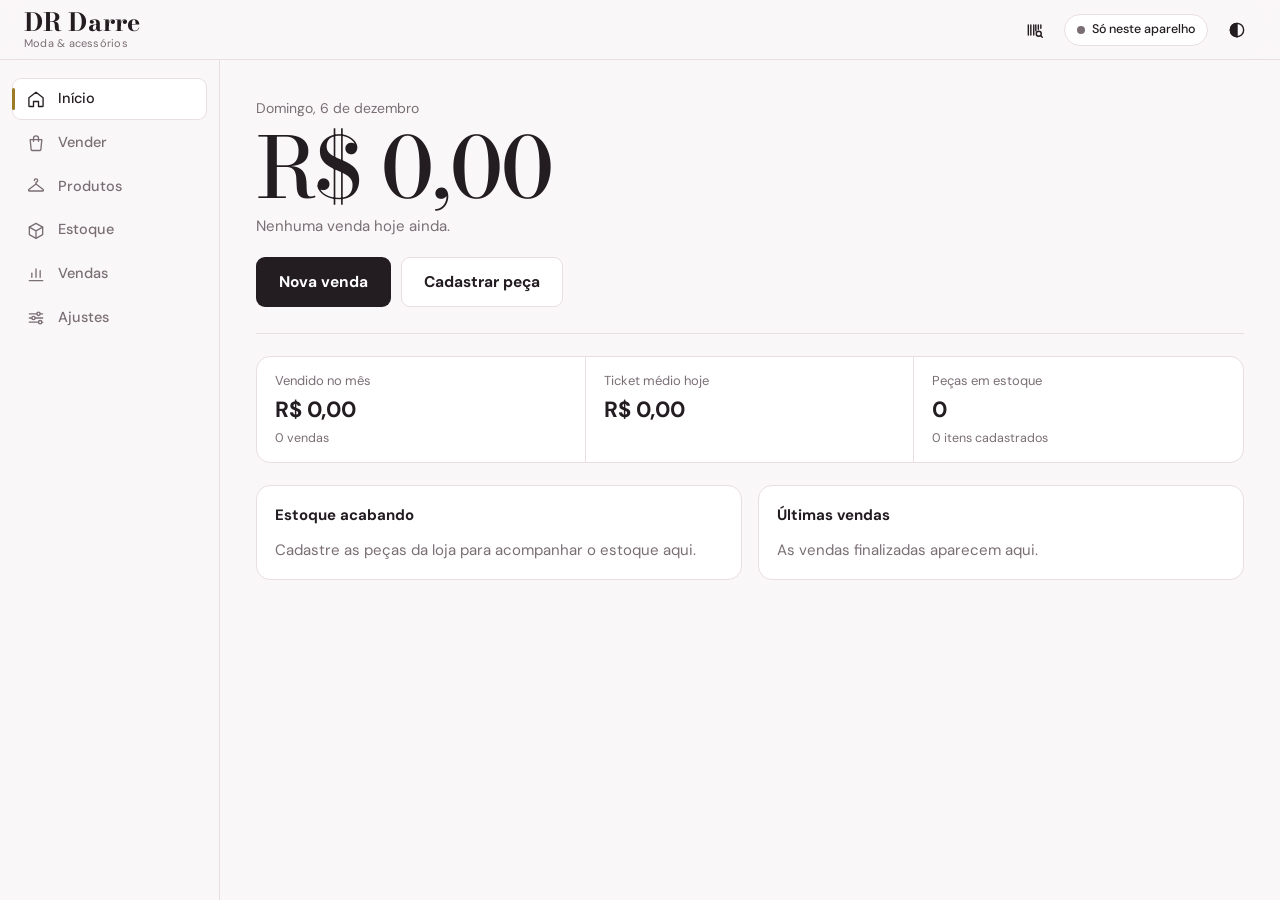
==== commit dc5b71fb: "Add files via upload" ====
--- a/index.html
+++ b/index.html
@@ -66,7 +66,7 @@
           </div>
         </div>
         <div class="total"><span>Total</span><strong id="t-tot">R$ 0,00</strong></div>
-        <span class="lbl">Forma de pagamento</span>
+        <span class="lbl">Forma de pagamento <span class="muted" style="font-weight:400">(pode escolher mais de uma)</span></span>
         <div class="chips" id="pgto">
           <button type="button" data-v="Pix" aria-pressed="false">Pix</button>
           <button type="button" data-v="Dinheiro" aria-pressed="false">Dinheiro</button>
--- a/css/estilo.css
+++ b/css/estilo.css
@@ -183,6 +183,14 @@
 #vend-outro{height:40px}
 .troco{display:flex;justify-content:space-between;font-weight:600;padding:2px 2px 0}
 .troco.bad{color:var(--bad)}
+#pg-extra{display:flex;flex-direction:column;gap:8px}
+.pgl{background:var(--surface);border:1px solid var(--line);border-radius:12px;padding:10px 12px;display:flex;flex-direction:column;gap:8px}
+.pgl-top{display:flex;justify-content:space-between;align-items:center;gap:10px;font-weight:600}
+.pgl-top input{width:132px;text-align:right;font-weight:600;font-variant-numeric:tabular-nums}
+.pgl-parc{width:100%}
+.pg-status{padding:9px 12px;border-radius:9px;font-size:13.5px;font-weight:600}
+.pg-status.ok{background:var(--ok-soft);color:var(--ok)}
+.pg-status.bad{background:var(--bad-soft);color:var(--bad)}
 details.cli{border:1px solid var(--line);border-radius:9px;padding:0 12px}
 details.cli summary{cursor:pointer;height:42px;display:flex;align-items:center;font-size:14px;font-weight:500;list-style:none}
 details.cli summary::after{content:"+";margin-left:auto;color:var(--muted);font-size:18px}
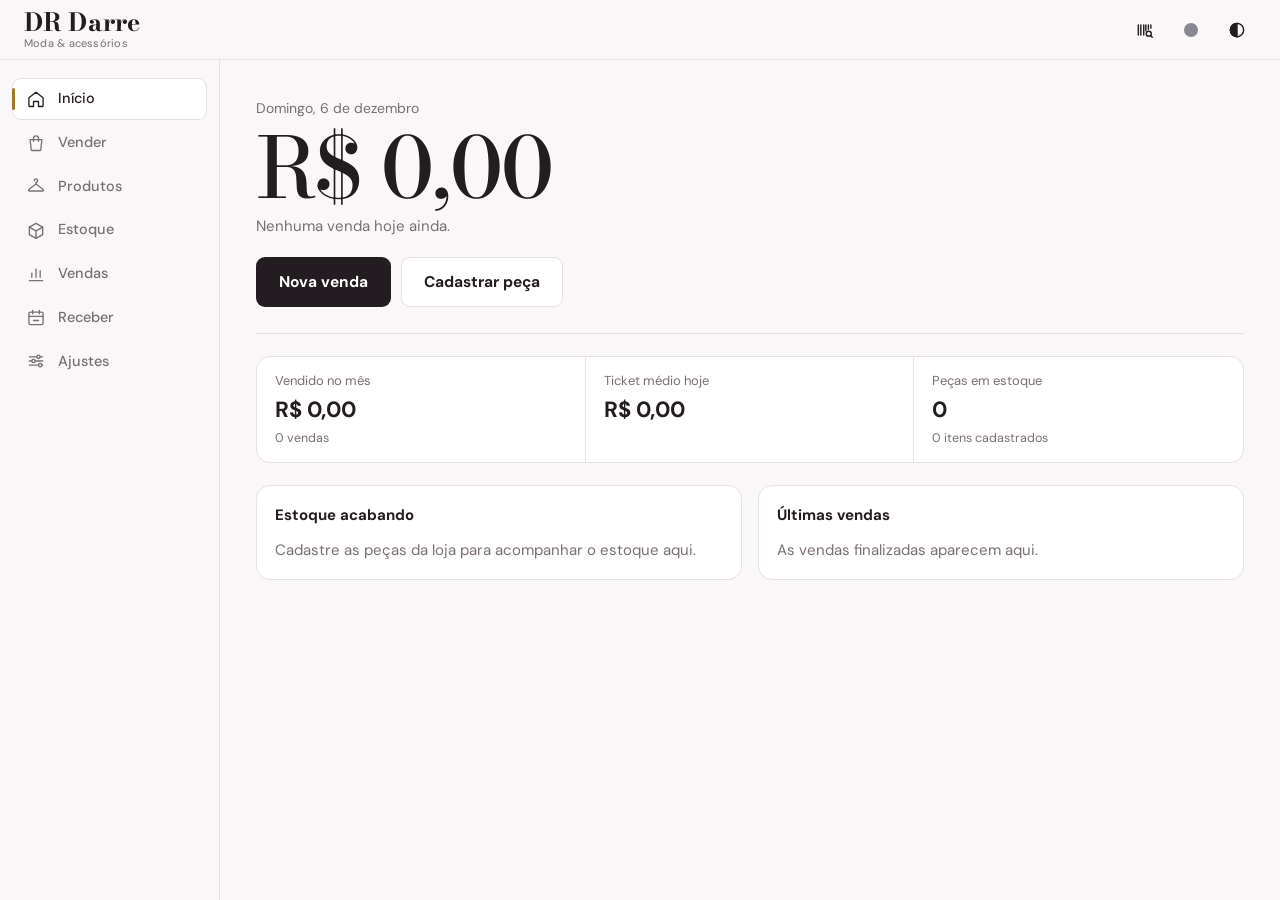
==== commit e03480ed: "Add files via upload" ====
--- a/index.html
+++ b/index.html
@@ -38,6 +38,7 @@
   <button data-go="produtos"><svg viewBox="0 0 24 24"><path d="M10 5.5a2 2 0 1 1 2 2v2"/><path d="M12 9.5 3.4 16.3a1 1 0 0 0 .6 1.7h16a1 1 0 0 0 .6-1.7z"/></svg><span>Produtos</span></button>
   <button data-go="estoque"><svg viewBox="0 0 24 24"><path d="M4 8.5 12 4l8 4.5v9L12 22l-8-4.5z"/><path d="M4 8.5 12 13l8-4.5M12 13v9"/></svg><span>Estoque</span></button>
   <button data-go="vendas"><svg viewBox="0 0 24 24"><path d="M4 20h16"/><path d="M7 16v-5"/><path d="M12 16V6"/><path d="M17 16v-8"/></svg><span>Vendas</span></button>
+  <button data-go="receber"><svg viewBox="0 0 24 24"><rect x="3.5" y="5" width="17" height="15" rx="2"/><path d="M3.5 10h17M8 3v4M16 3v4"/><path d="M9 15h6"/></svg><span>Receber</span></button>
   <button data-go="ajustes"><svg viewBox="0 0 24 24"><path d="M4 7h9M17 7h3M4 12h3M11 12h9M4 17h11M19 17h1"/><circle cx="15" cy="7" r="2"/><circle cx="9" cy="12" r="2"/><circle cx="17" cy="17" r="2"/></svg><span>Ajustes</span></button>
 </nav>
 
@@ -149,6 +150,8 @@
     <div id="vres"></div>
   </section>
 
+  <section class="view" id="v-receber" hidden></section>
+
   <section class="view" id="v-ajustes" hidden></section>
 </main>
 
--- a/css/estilo.css
+++ b/css/estilo.css
@@ -40,22 +40,22 @@
 /* ---------- topo e navegação ---------- */
 .topbar{position:sticky;top:0;z-index:40;display:flex;align-items:center;gap:10px;height:calc(var(--top) + env(safe-area-inset-top,0px));
   padding:env(safe-area-inset-top,0px) 16px 0;background:color-mix(in srgb,var(--bg) 90%,transparent);backdrop-filter:blur(12px);-webkit-backdrop-filter:blur(12px);border-bottom:1px solid var(--line)}
-.brand{text-decoration:none;display:flex;flex-direction:column;line-height:1;flex:none;white-space:nowrap}
-.brand b{font-family:var(--serif);font-size:25px;font-weight:700;letter-spacing:.005em}
-.brand small{font-size:11px;color:var(--muted);margin-top:3px;letter-spacing:.02em}
-.sync{min-width:0;display:inline-flex;align-items:center;gap:7px;height:32px;padding:0 12px;border:1px solid var(--line);border-radius:999px;font-size:12.5px;font-weight:500;background:var(--surface);white-space:nowrap;max-width:48vw;overflow:hidden;text-overflow:ellipsis}
-.sync i{width:8px;height:8px;border-radius:50%;background:var(--muted);flex:none}
-.sync[data-s="ok"] i{background:var(--ok)}
-.sync[data-s="sync"] i{background:var(--gold);animation:pulse 1s infinite}
-.sync[data-s="offline"] i,.sync[data-s="pend"] i{background:var(--warn)}
-.sync[data-s="erro"] i,.sync[data-s="login"] i{background:var(--bad)}
+.brand{text-decoration:none;display:flex;flex-direction:column;line-height:1;flex:0 1 auto;min-width:0;max-width:none;white-space:nowrap}
+.brand b{font-family:var(--serif);font-size:clamp(18px,5.8vw,25px);font-weight:700;letter-spacing:.005em;overflow:hidden;text-overflow:ellipsis}
+.brand small{font-size:clamp(10px,2.9vw,11px);color:var(--muted);margin-top:3px;letter-spacing:.02em;overflow:hidden;text-overflow:ellipsis}
+.sync{position:relative;flex:none;display:inline-flex;align-items:center;justify-content:center;width:34px;height:34px;padding:0;border:0;border-radius:50%;background:transparent;cursor:pointer}
+.sync i{width:14px;height:14px;border-radius:50%;background:#8A8794;flex:none}
+.sync span{position:absolute;width:1px;height:1px;overflow:hidden;clip:rect(0 0 0 0);white-space:nowrap}
+.sync[data-s="ok"] i{background:#22A559}
+.sync[data-s="sync"] i,.sync[data-s="pend"] i{background:#22A559;animation:pulse 1s infinite}
+.sync[data-s="offline"] i,.sync[data-s="erro"] i,.sync[data-s="login"] i{background:#D93636}
 @keyframes pulse{50%{opacity:.25}}
 @media (prefers-reduced-motion:reduce){.sync[data-s="sync"] i{animation:none}}
 .icon-btn{display:inline-grid;place-items:center;width:38px;height:38px;border-radius:10px;color:var(--ink);flex:none}
 .icon-btn:hover{background:var(--surface-2)}
 .icon-btn svg{width:20px;height:20px}
 
-.nav{position:fixed;left:0;right:0;bottom:0;z-index:35;display:grid;grid-template-columns:repeat(6,1fr);background:var(--surface);border-top:1px solid var(--line);padding-bottom:env(safe-area-inset-bottom,0px)}
+.nav{position:fixed;left:0;right:0;bottom:0;z-index:35;display:grid;grid-template-columns:repeat(7,1fr);background:var(--surface);border-top:1px solid var(--line);padding-bottom:env(safe-area-inset-bottom,0px)}
 .nav button{position:relative;display:flex;flex-direction:column;align-items:center;gap:2px;padding:9px 0 8px;font-size:11px;font-weight:500;color:var(--muted)}
 .nav svg{width:23px;height:23px;fill:none;stroke:currentColor;stroke-width:1.6;stroke-linecap:round;stroke-linejoin:round}
 .nav button[aria-current="page"]{color:var(--ink)}
@@ -394,4 +394,32 @@
   .etqs.rolo .etq{break-after:page}
   .etq{-webkit-print-color-adjust:exact;print-color-adjust:exact}
 }
-@media (max-width:400px){.topbar{gap:4px;padding-left:12px;padding-right:10px}.brand b{font-size:22px}}
+@media (max-width:400px){.topbar{gap:4px;padding-left:12px;padding-right:10px}}
+
+@media (max-width:420px){.nav button{font-size:10.5px}}
+@media (max-width:340px){.brand{max-width:none}}
+/* etiquetas coloridas por forma de pagamento */
+.tag.fp{color:#fff;font-weight:600}
+.fp-pix{background:#0F6E56}.fp-din{background:#185FA5}.fp-deb{background:#534AB7}.fp-cre{background:#C2502A}
+/* aba Receber */
+.recebe-topo{display:flex;justify-content:space-between;align-items:baseline;gap:12px;margin:4px 0 18px;padding:14px 0;border-bottom:1px solid var(--line)}
+.recebe-topo span{color:var(--muted)}
+.recebe-topo strong{font-size:28px;font-family:var(--serif,inherit)}
+.rsec{margin-top:22px}
+.rsec-h{display:flex;justify-content:space-between;align-items:baseline;gap:12px}
+.rsec-h .tag{font-size:14px;padding:3px 12px}
+.rsec-h b{font-size:20px}
+.mes2 summary{display:flex;justify-content:space-between;align-items:center;padding:14px 4px;border-bottom:1px solid var(--line);cursor:pointer;list-style:none;font-size:16px}
+.mes2 summary::-webkit-details-marker{display:none}
+.mes2 summary::after{content:"›";margin-left:10px;color:var(--muted);transition:transform .15s}
+.mes2[open] summary::after{transform:rotate(90deg)}
+.mes2 summary b{margin-left:auto}
+.mes2 .mini{padding:6px 0 12px}
+.hist{background:var(--surface);border:1px solid var(--line);border-radius:14px;padding:14px 16px;margin-bottom:10px}
+.hist h3{font-size:18px;margin-bottom:8px}
+.hist-row{display:flex;justify-content:space-between;align-items:baseline;padding:4px 0;font-size:16px}
+.hist-row b{font-size:20px}
+.hist-row.ok b{color:var(--ok)}
+.hist-de{margin-top:8px;padding-top:8px;border-top:1px dashed var(--line);font-size:14px}
+.hist-de small{display:block;color:var(--muted);margin-bottom:4px}
+.hist-de div{display:flex;justify-content:space-between;padding:2px 0}
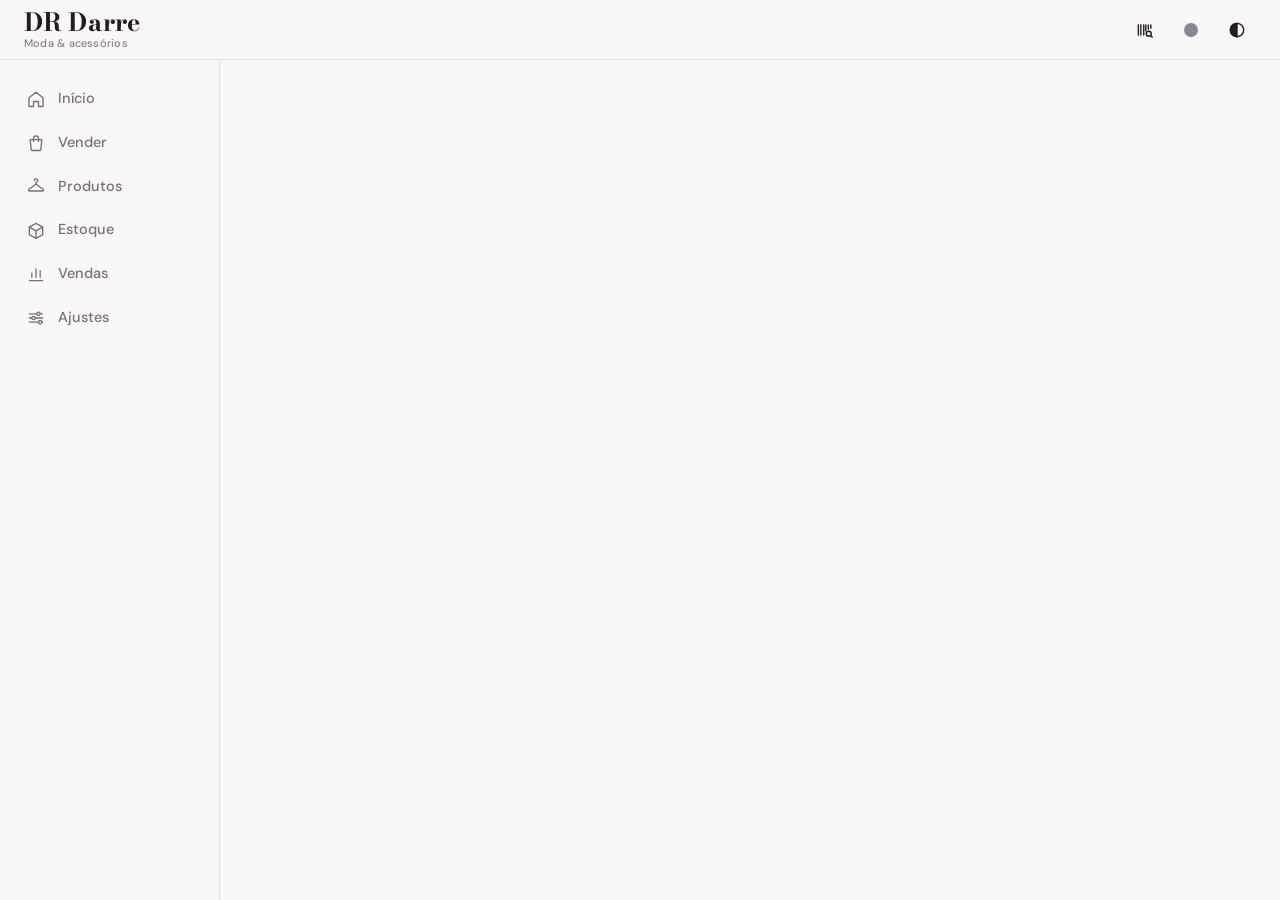
==== commit e7d42b23: "Add files via upload" ====
--- a/index.html
+++ b/index.html
@@ -38,7 +38,6 @@
   <button data-go="produtos"><svg viewBox="0 0 24 24"><path d="M10 5.5a2 2 0 1 1 2 2v2"/><path d="M12 9.5 3.4 16.3a1 1 0 0 0 .6 1.7h16a1 1 0 0 0 .6-1.7z"/></svg><span>Produtos</span></button>
   <button data-go="estoque"><svg viewBox="0 0 24 24"><path d="M4 8.5 12 4l8 4.5v9L12 22l-8-4.5z"/><path d="M4 8.5 12 13l8-4.5M12 13v9"/></svg><span>Estoque</span></button>
   <button data-go="vendas"><svg viewBox="0 0 24 24"><path d="M4 20h16"/><path d="M7 16v-5"/><path d="M12 16V6"/><path d="M17 16v-8"/></svg><span>Vendas</span></button>
-  <button data-go="receber"><svg viewBox="0 0 24 24"><rect x="3.5" y="5" width="17" height="15" rx="2"/><path d="M3.5 10h17M8 3v4M16 3v4"/><path d="M9 15h6"/></svg><span>Receber</span></button>
   <button data-go="ajustes"><svg viewBox="0 0 24 24"><path d="M4 7h9M17 7h3M4 12h3M11 12h9M4 17h11M19 17h1"/><circle cx="15" cy="7" r="2"/><circle cx="9" cy="12" r="2"/><circle cx="17" cy="17" r="2"/></svg><span>Ajustes</span></button>
 </nav>
 
@@ -150,8 +149,6 @@
     <div id="vres"></div>
   </section>
 
-  <section class="view" id="v-receber" hidden></section>
-
   <section class="view" id="v-ajustes" hidden></section>
 </main>
 
--- a/css/estilo.css
+++ b/css/estilo.css
@@ -55,7 +55,7 @@
 .icon-btn:hover{background:var(--surface-2)}
 .icon-btn svg{width:20px;height:20px}
 
-.nav{position:fixed;left:0;right:0;bottom:0;z-index:35;display:grid;grid-template-columns:repeat(7,1fr);background:var(--surface);border-top:1px solid var(--line);padding-bottom:env(safe-area-inset-bottom,0px)}
+.nav{position:fixed;left:0;right:0;bottom:0;z-index:35;display:grid;grid-template-columns:repeat(6,1fr);background:var(--surface);border-top:1px solid var(--line);padding-bottom:env(safe-area-inset-bottom,0px)}
 .nav button{position:relative;display:flex;flex-direction:column;align-items:center;gap:2px;padding:9px 0 8px;font-size:11px;font-weight:500;color:var(--muted)}
 .nav svg{width:23px;height:23px;fill:none;stroke:currentColor;stroke-width:1.6;stroke-linecap:round;stroke-linejoin:round}
 .nav button[aria-current="page"]{color:var(--ink)}
@@ -396,30 +396,7 @@
 }
 @media (max-width:400px){.topbar{gap:4px;padding-left:12px;padding-right:10px}}
 
-@media (max-width:420px){.nav button{font-size:10.5px}}
 @media (max-width:340px){.brand{max-width:none}}
 /* etiquetas coloridas por forma de pagamento */
 .tag.fp{color:#fff;font-weight:600}
 .fp-pix{background:#0F6E56}.fp-din{background:#185FA5}.fp-deb{background:#534AB7}.fp-cre{background:#C2502A}
-/* aba Receber */
-.recebe-topo{display:flex;justify-content:space-between;align-items:baseline;gap:12px;margin:4px 0 18px;padding:14px 0;border-bottom:1px solid var(--line)}
-.recebe-topo span{color:var(--muted)}
-.recebe-topo strong{font-size:28px;font-family:var(--serif,inherit)}
-.rsec{margin-top:22px}
-.rsec-h{display:flex;justify-content:space-between;align-items:baseline;gap:12px}
-.rsec-h .tag{font-size:14px;padding:3px 12px}
-.rsec-h b{font-size:20px}
-.mes2 summary{display:flex;justify-content:space-between;align-items:center;padding:14px 4px;border-bottom:1px solid var(--line);cursor:pointer;list-style:none;font-size:16px}
-.mes2 summary::-webkit-details-marker{display:none}
-.mes2 summary::after{content:"›";margin-left:10px;color:var(--muted);transition:transform .15s}
-.mes2[open] summary::after{transform:rotate(90deg)}
-.mes2 summary b{margin-left:auto}
-.mes2 .mini{padding:6px 0 12px}
-.hist{background:var(--surface);border:1px solid var(--line);border-radius:14px;padding:14px 16px;margin-bottom:10px}
-.hist h3{font-size:18px;margin-bottom:8px}
-.hist-row{display:flex;justify-content:space-between;align-items:baseline;padding:4px 0;font-size:16px}
-.hist-row b{font-size:20px}
-.hist-row.ok b{color:var(--ok)}
-.hist-de{margin-top:8px;padding-top:8px;border-top:1px dashed var(--line);font-size:14px}
-.hist-de small{display:block;color:var(--muted);margin-bottom:4px}
-.hist-de div{display:flex;justify-content:space-between;padding:2px 0}
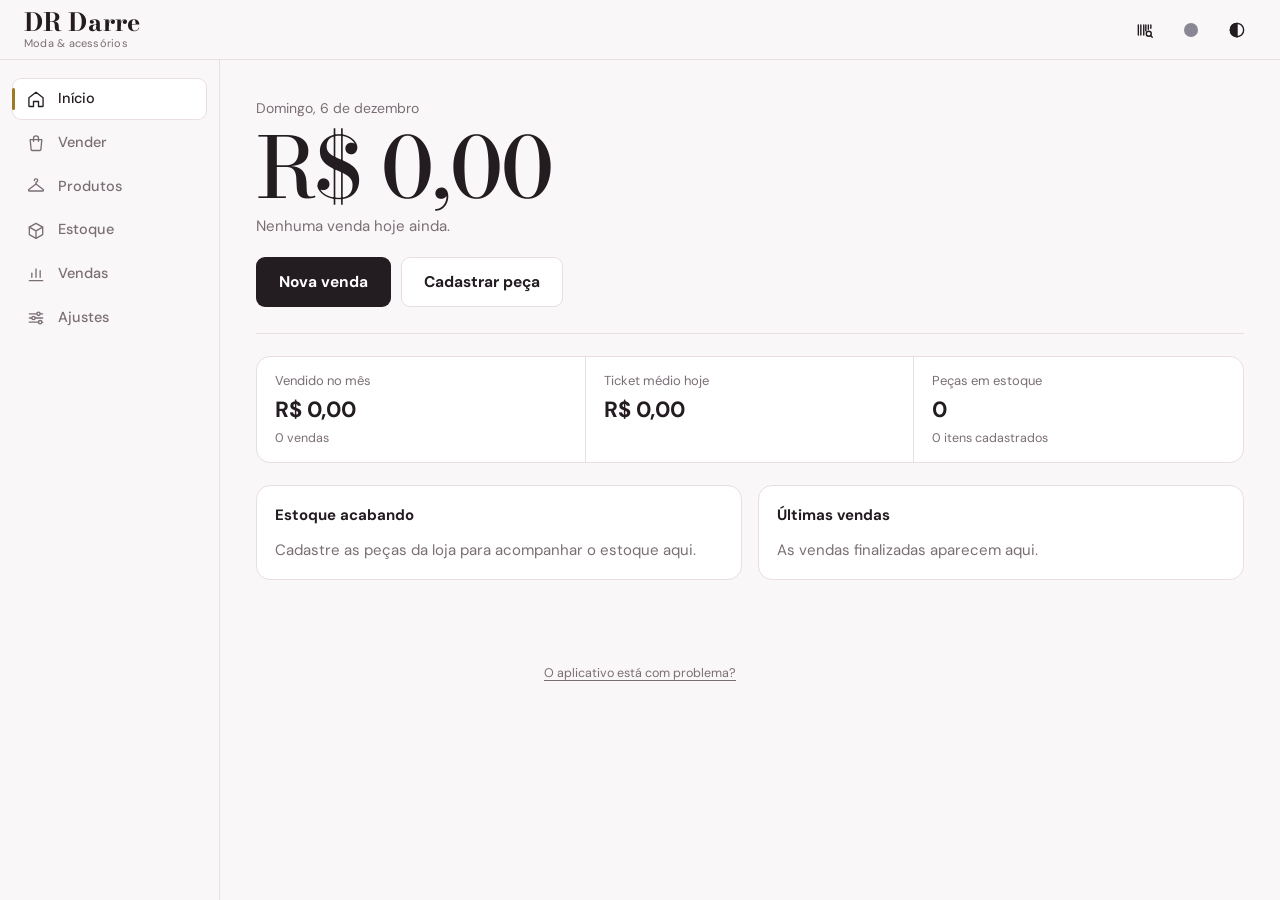
==== commit fa0c1c67: "Rename index-.html to index.html" ====
--- a/index.html
+++ b/index.html
@@ -16,7 +16,9 @@
 <link rel="preload" href="fonts/dm-sans-latin-400-normal.woff2" as="font" type="font/woff2" crossorigin>
 <link rel="preload" href="fonts/bodoni-moda-latin-500-normal.woff2" as="font" type="font/woff2" crossorigin>
 <style id="page-style"></style>
-<link rel="stylesheet" href="css/estilo.css">
+<!-- css e js são pedidos com a hora, para o navegador nunca usar uma cópia velha guardada; sem internet o sw.js entrega a guardada -->
+<script>document.write('<link rel="stylesheet" href="css/estilo.css?t='+Date.now()+'">')</script>
+<noscript><link rel="stylesheet" href="css/estilo.css"></noscript>
 </head>
 <body>
 
@@ -152,6 +154,115 @@
   <section class="view" id="v-ajustes" hidden></section>
 </main>
 
+<!-- Tela de socorro: funciona mesmo que o js/app.js falhe ou esteja desatualizado -->
+<p style="text-align:center;margin:28px 0 0"><button type="button" id="socorro-abrir" style="font-size:12.5px;color:var(--muted);text-decoration:underline;text-underline-offset:3px;padding:8px">O aplicativo está com problema?</button></p>
+<dialog id="socorro" style="max-width:min(460px,calc(100vw - 20px));width:100%;margin:auto;border:0;padding:0;background:transparent;color:var(--ink)">
+  <div class="dlg-body">
+    <header><h2>Socorro</h2><button class="x" type="button" id="socorro-fechar" aria-label="Fechar">×</button></header>
+    <p id="socorro-msg" style="margin-bottom:6px">Se a tela está sem informações, seus dados continuam salvos neste aparelho. Use os botões abaixo.</p>
+    <p class="muted" id="socorro-ver" style="font-size:13px;margin-bottom:14px"></p>
+    <div style="display:grid;gap:10px">
+      <button class="btn primary" type="button" id="socorro-atualizar">Atualizar aplicativo agora</button>
+      <button class="btn ghost" type="button" id="socorro-compartilhar">Salvar backup (Drive, WhatsApp…)</button>
+      <button class="btn ghost" type="button" id="socorro-baixar">Baixar backup no aparelho</button>
+    </div>
+    <p class="muted" id="socorro-status" style="font-size:13.5px;margin-top:12px;min-height:1.4em" role="status"></p>
+    <p class="muted" style="font-size:12.5px;margin-top:6px">Não use "Limpar dados" do navegador: isso apaga as peças e vendas deste aparelho.</p>
+  </div>
+</dialog>
+<script>
+(function () {
+  var dlg = document.getElementById('socorro'), st = document.getElementById('socorro-status');
+  function dizer(t) { st.textContent = t; }
+  function abrir(motivo) {
+    try {
+      if (motivo) document.getElementById('socorro-msg').textContent = motivo + ' Seus dados continuam salvos neste aparelho. Use os botões abaixo.';
+      if (window.caches) caches.keys().then(function (ks) { var v = ks.filter(function (k) { return k.indexOf('prdarre-') === 0; })[0]; document.getElementById('socorro-ver').textContent = v ? 'Versão instalada: ' + v.replace('prdarre-', '') : ''; });
+      if (!dlg.open) dlg.showModal();
+    } catch (e) {}
+  }
+  window.drSocorro = abrir;
+  document.getElementById('socorro-abrir').onclick = function () { abrir(); };
+  document.getElementById('socorro-fechar').onclick = function () { dlg.close(); };
+
+  // se o app não terminou de abrir em 6 segundos, ou deu erro antes de abrir, a tela de socorro aparece sozinha
+  setTimeout(function () { if (!window.__drOk) abrir('O aplicativo não terminou de abrir.'); }, 6000);
+  window.addEventListener('error', function () { if (!window.__drOk) abrir('O aplicativo teve um erro ao abrir.'); });
+  window.addEventListener('unhandledrejection', function () { if (!window.__drOk) abrir('O aplicativo teve um erro ao abrir.'); });
+
+  // backup lendo direto do armazenamento do aparelho (mesmo banco que o aplicativo usa)
+  function lerEstado() {
+    return new Promise(function (res) {
+      function reserva() { try { res(JSON.parse(localStorage.getItem('prd:state'))); } catch (e) { res(null); } }
+      try {
+        var r = indexedDB.open('prdarre', 1);
+        r.onupgradeneeded = function () { r.result.createObjectStore('kv'); };   // igual ao aplicativo, para não criar o banco vazio
+        r.onerror = reserva;
+        r.onsuccess = function () {
+          try {
+            var q = r.result.transaction('kv').objectStore('kv').get('state');
+            q.onsuccess = function () { r.result.close(); q.result ? res(q.result) : reserva(); };
+            q.onerror = function () { r.result.close(); reserva(); };
+          } catch (e) { reserva(); }
+        };
+      } catch (e) { reserva(); }
+    });
+  }
+  function vals(o) { return o ? Object.keys(o).map(function (k) { return o[k]; }) : []; }
+  function montar() {
+    return lerEstado().then(function (s) {
+      if (!s || !s.produtos) return null;
+      var d = new Date(), z = function (n) { return (n < 10 ? '0' : '') + n; };
+      var dia = d.getFullYear() + '-' + z(d.getMonth() + 1) + '-' + z(d.getDate());
+      return { nome: 'backup-drdarre-' + dia + '.json', pecas: vals(s.produtos).length, vendas: vals(s.vendas).length,
+        texto: JSON.stringify({ sistema: 'DR Darre', versao: 3, exportado: d.toISOString(), produtos: vals(s.produtos), vendas: vals(s.vendas), movs: vals(s.movs), config: (s.config && s.config.valor) || {} }) };
+    });
+  }
+  function baixarArq(nome, texto) {
+    var a = document.createElement('a'); a.href = URL.createObjectURL(new Blob([texto], { type: 'application/json' })); a.download = nome;
+    document.body.appendChild(a); a.click(); a.remove(); setTimeout(function () { URL.revokeObjectURL(a.href); }, 2000);
+  }
+  document.getElementById('socorro-baixar').onclick = function () {
+    dizer('Preparando o backup…');
+    montar().then(function (b) {
+      if (!b) return dizer('Não encontrei dados salvos neste aparelho.');
+      baixarArq(b.nome, b.texto); dizer('Backup baixado (' + b.pecas + ' peças, ' + b.vendas + ' vendas). Veja na pasta Downloads.');
+    });
+  };
+  document.getElementById('socorro-compartilhar').onclick = function () {
+    dizer('Preparando o backup…');
+    montar().then(function (b) {
+      if (!b) return dizer('Não encontrei dados salvos neste aparelho.');
+      var arq = new File([b.texto], b.nome.replace(/\.json$/, '.txt'), { type: 'text/plain' });   // o Chrome do Android só compartilha texto
+      if (navigator.share && navigator.canShare && navigator.canShare({ files: [arq] })) {
+        return navigator.share({ files: [arq], title: 'Backup DR Darre' }).then(function () { dizer('Backup enviado (' + b.pecas + ' peças, ' + b.vendas + ' vendas).'); },
+          function (e) { if (e && e.name === 'AbortError') return dizer(''); baixarArq(b.nome, b.texto); dizer('Não abriu o compartilhamento. O backup foi baixado no aparelho.'); });
+      }
+      baixarArq(b.nome, b.texto); dizer('Este aparelho não abre o compartilhamento. O backup foi baixado no aparelho.');
+    });
+  };
+
+  // atualização forçada: só apaga os arquivos guardados do aplicativo, nunca as peças e vendas
+  document.getElementById('socorro-atualizar').onclick = function () {
+    if (!navigator.onLine) return dizer('Sem internet. Conecte-se para baixar a versão nova.');
+    dizer('Baixando a versão nova…');
+    fetch('sw.js?x=' + Date.now(), { cache: 'no-store' }).then(function (r) {
+      if (!r.ok) throw new Error(r.status);
+      var p = Promise.resolve();
+      if ('serviceWorker' in navigator) p = navigator.serviceWorker.getRegistrations().then(function (rs) { return Promise.all(rs.map(function (x) { return x.unregister(); })); });
+      return p;
+    }).then(function () {
+      return window.caches ? caches.keys().then(function (ks) { return Promise.all(ks.map(function (k) { return caches.delete(k); })); }) : null;
+    }).then(function () {
+      return Promise.all(['./', 'index.html', 'css/estilo.css', 'js/app.js', 'vendor/qrcode.min.js', 'manifest.webmanifest', 'sw.js'].map(function (u) { return fetch(u, { cache: 'reload' }).catch(function () {}); }));
+    }).then(function () {
+      location.replace(location.pathname + '?v=' + Date.now() + location.hash);
+    }, function () { dizer('Não consegui falar com o servidor. Nada foi alterado. Tente de novo com internet melhor.'); });
+  };
+})();
+</script>
+
+
 <dialog id="dlg"></dialog>
 <dialog id="dlg-confirm"></dialog>
 <div id="toasts" popover="manual"></div>
@@ -160,6 +271,6 @@
 <datalist id="dl-cores"></datalist>
 <datalist id="dl-clientes"></datalist>
 
-<script src="js/app.js"></script>
+<script>document.write('<script src="js/app.js?t='+Date.now()+'"><\/script>')</script>
 </body>
 </html>
